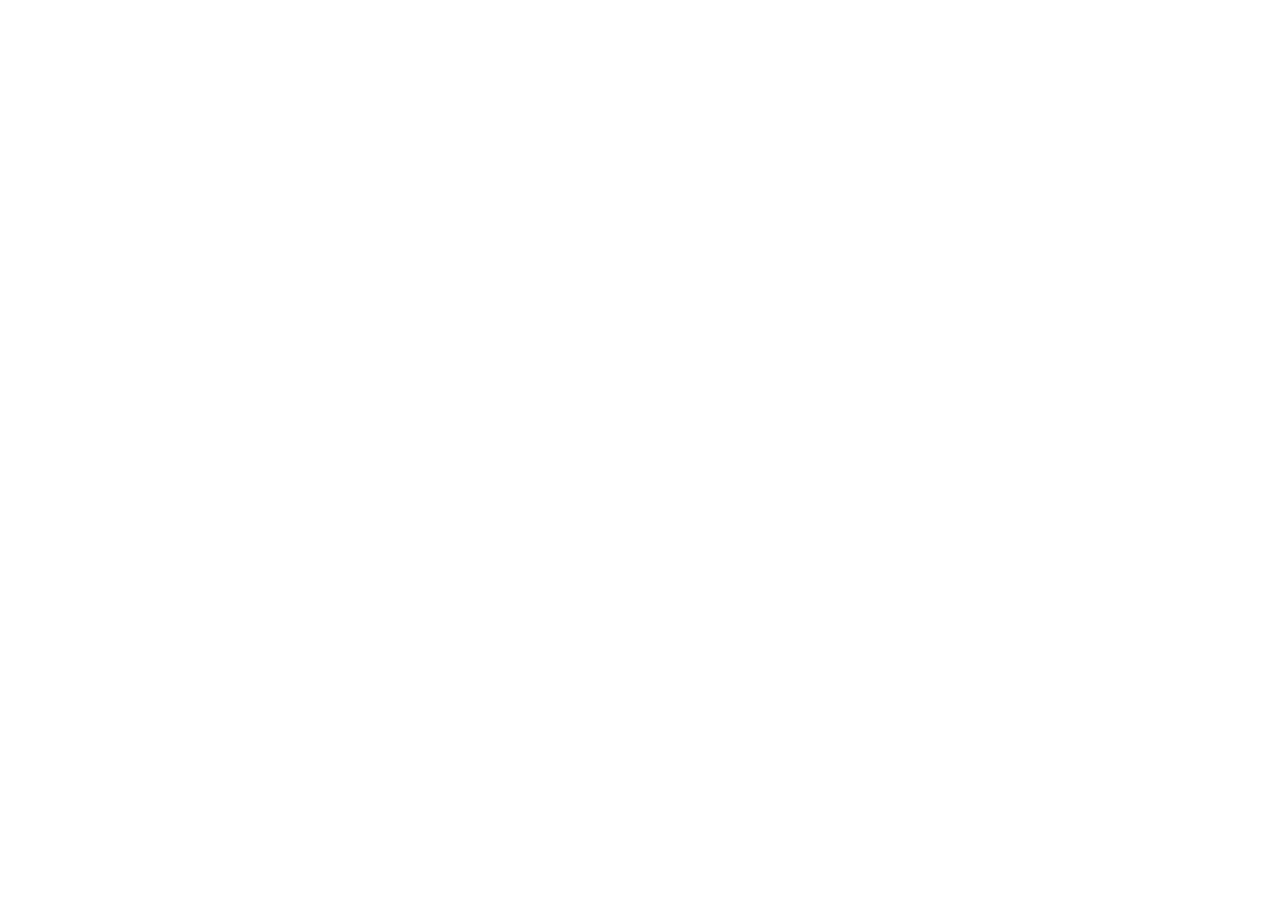
==== index.html @ 465435da "Add index.html" ====
<!doctype html>
<html lang="fr">
  <head>
    <meta charset="UTF-8" />
    <link rel="icon" type="image/svg+xml" href="/favicon.svg" />
    <meta name="viewport" content="width=device-width, initial-scale=1.0" />
    <meta name="theme-color" content="#0D0D0D" />
    <title>Chamsi Legal — Cabinet d'Avocats à Dubaï | Interpol, Droit Pénal, Affaires</title>
    <meta name="description" content="chamsi-legal.com — Cabinet d'avocats international à Dubaï. Défense pénale, dossiers Interpol, notices rouges, droit des affaires, immobilier. Maître Chamsi, Maître Haddad, Maître Al Flassi. +971 58 952 5296" />
    <link rel="preconnect" href="https://fonts.googleapis.com" />
    <link rel="preconnect" href="https://fonts.gstatic.com" crossorigin />
    <link href="https://fonts.googleapis.com/css2?family=Cormorant+Garamond:ital,wght@0,400;0,500;0,600;0,700;1,400&family=Inter:wght@300;400;500;600;700&family=Noto+Kufi+Arabic:wght@400;500;600;700&display=swap" rel="stylesheet" />
    <script type="module" crossorigin src="/assets/index-CWtDwQMg.js"></script>
    <link rel="stylesheet" crossorigin href="/assets/index-BiTrMx4O.css">
  </head>
  <body>
    <div id="root"></div>
  </body>
</html>
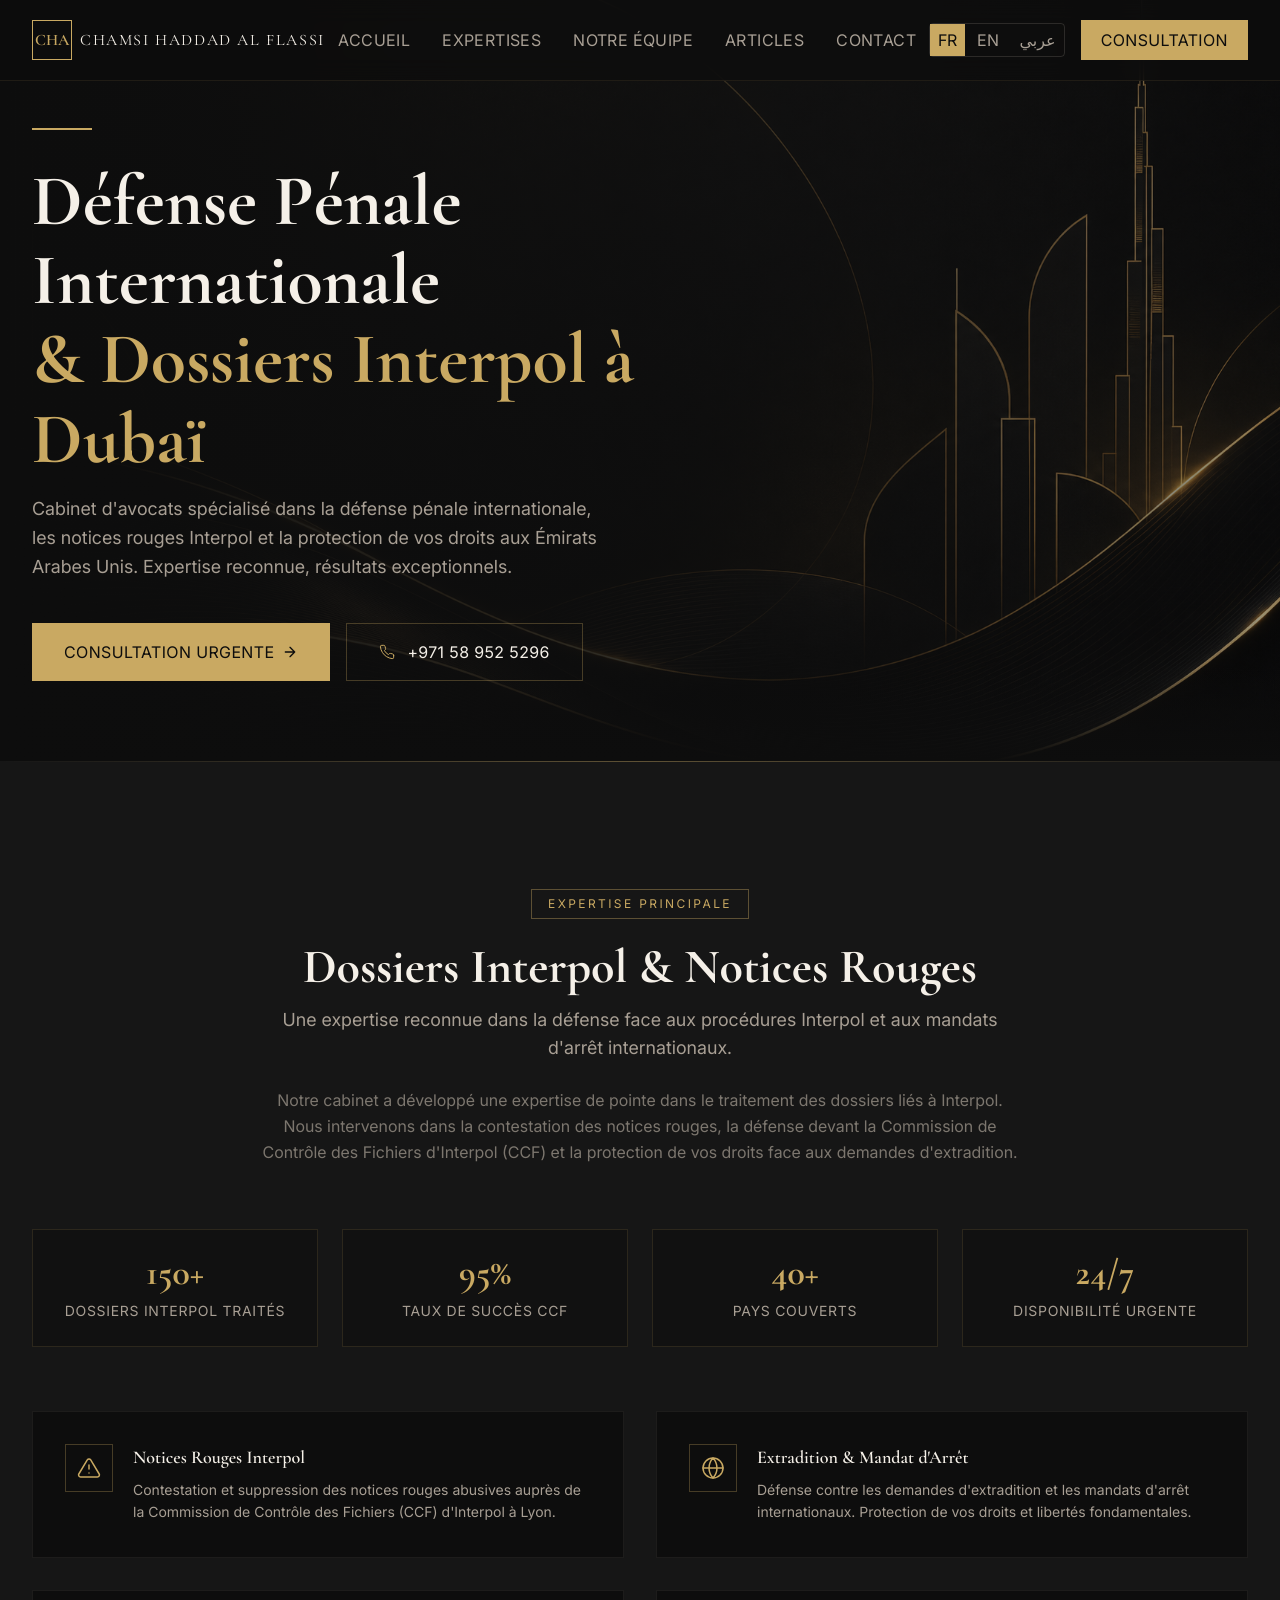
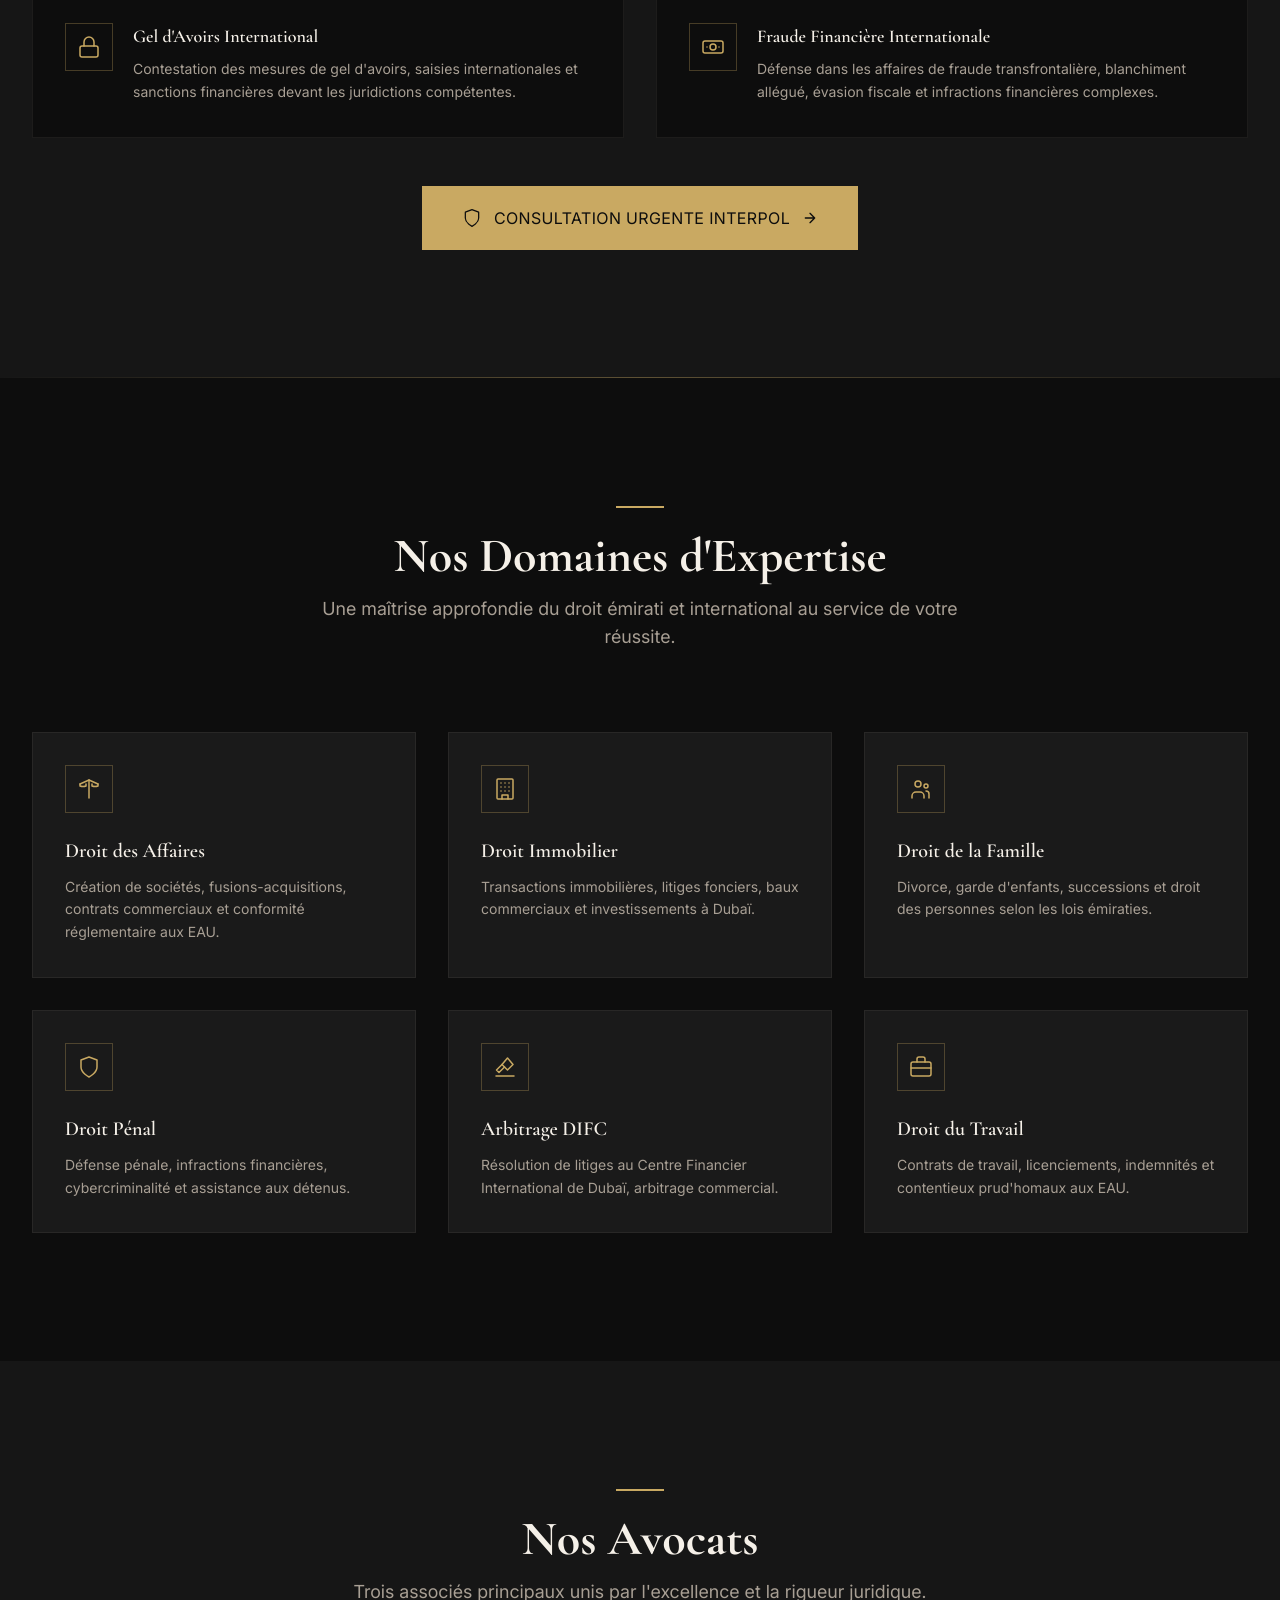
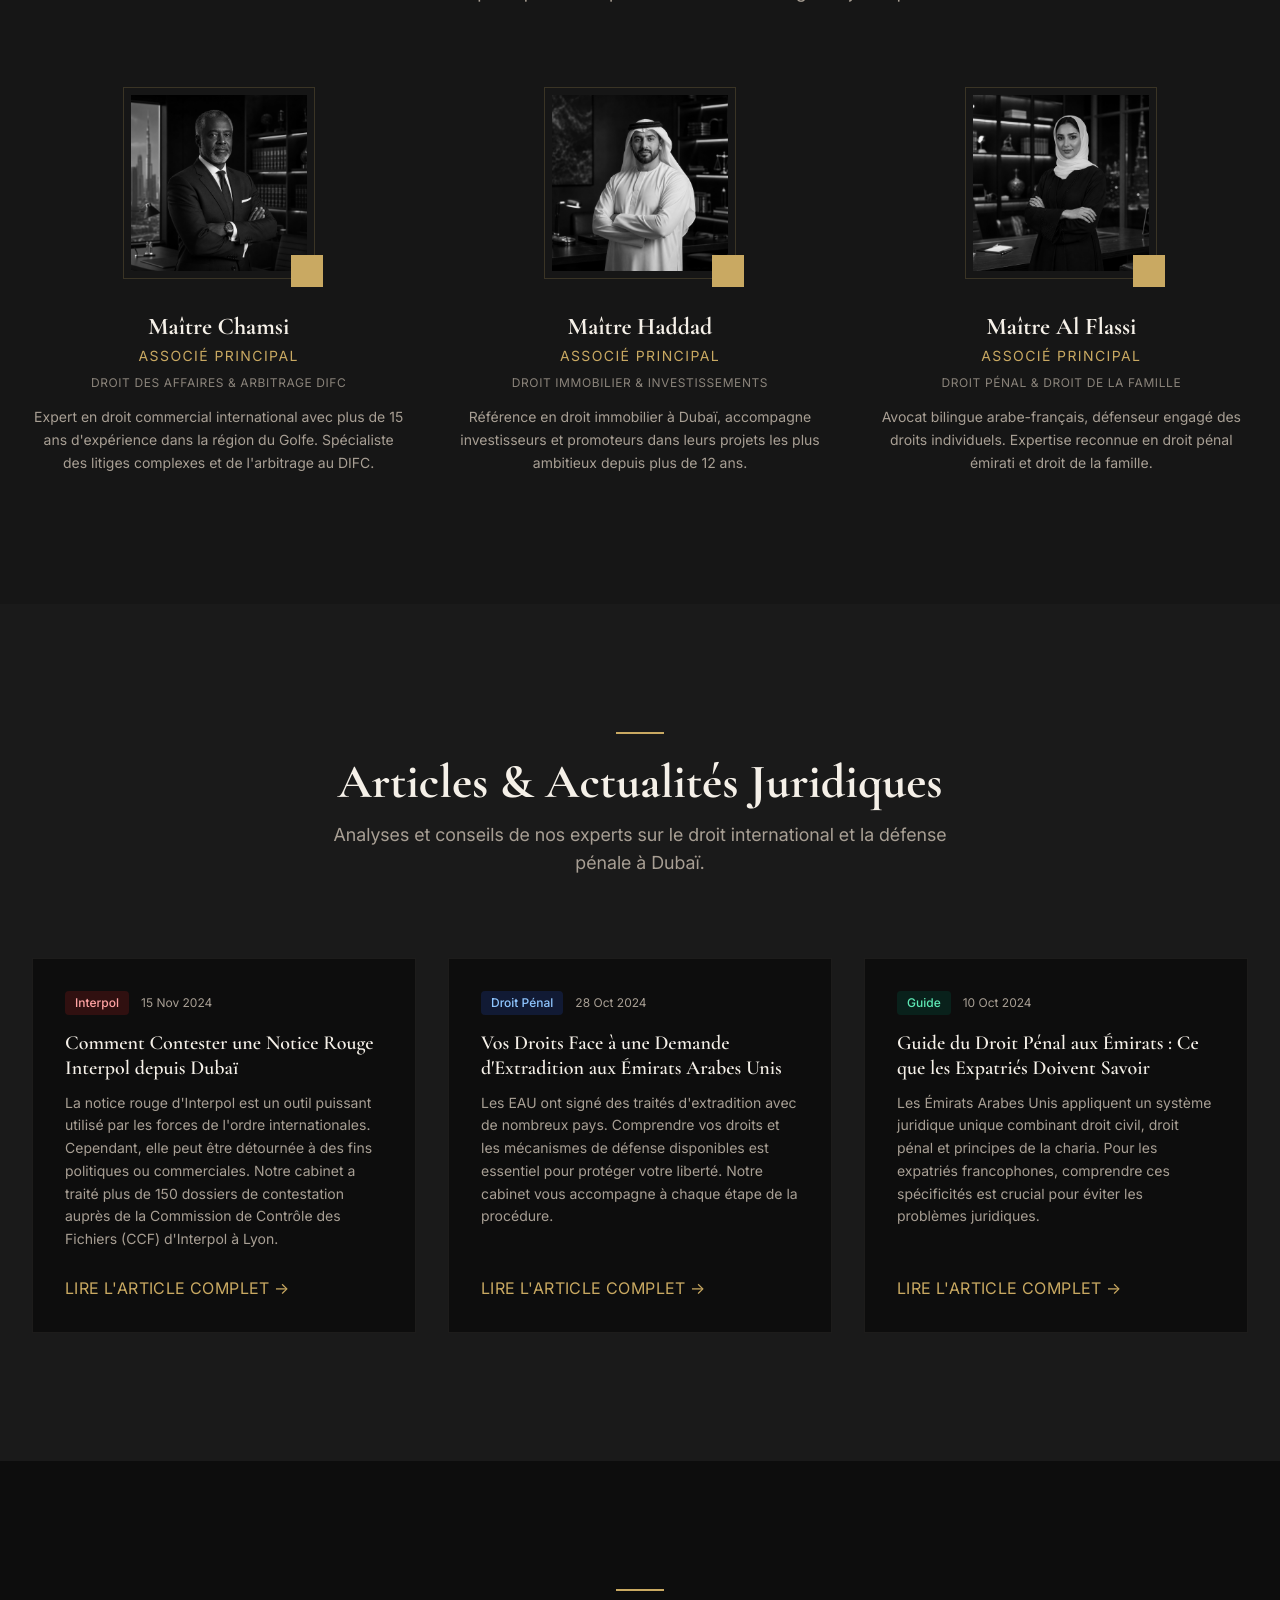
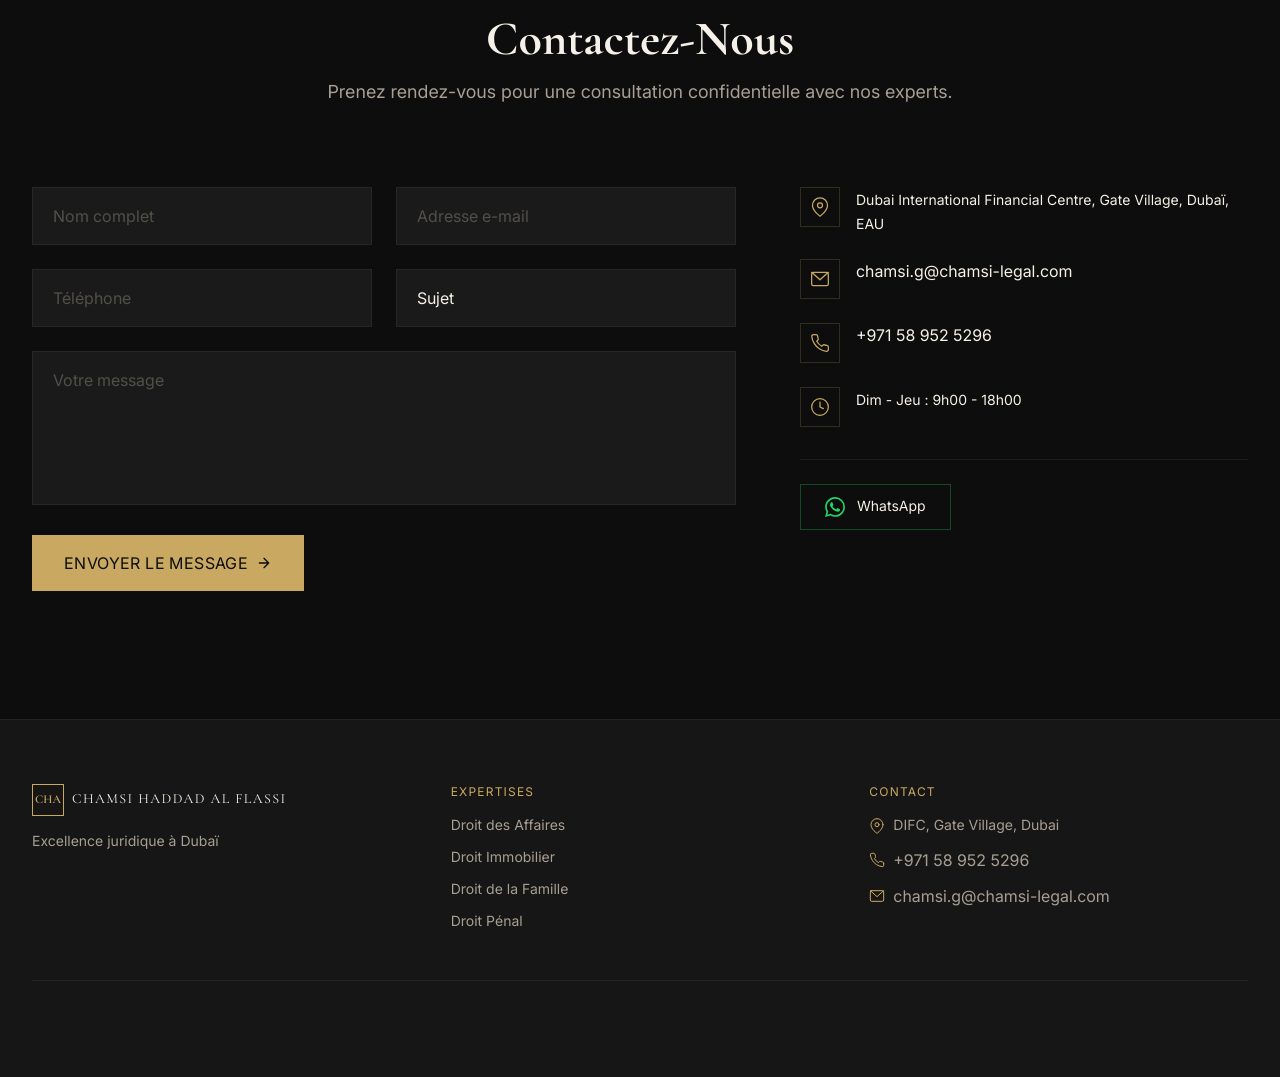
==== commit c545c22a: "Deploy: update index.html" ====
--- a/index.html
+++ b/index.html
@@ -5,13 +5,118 @@
     <link rel="icon" type="image/svg+xml" href="/favicon.svg" />
     <meta name="viewport" content="width=device-width, initial-scale=1.0" />
     <meta name="theme-color" content="#0D0D0D" />
+
+    <!-- SEO Primary -->
     <title>Chamsi Legal — Cabinet d'Avocats à Dubaï | Interpol, Droit Pénal, Affaires</title>
-    <meta name="description" content="chamsi-legal.com — Cabinet d'avocats international à Dubaï. Défense pénale, dossiers Interpol, notices rouges, droit des affaires, immobilier. Maître Chamsi, Maître Haddad, Maître Al Flassi. +971 58 952 5296" />
+    <meta name="description" content="Cabinet d'avocats international à Dubaï. Défense pénale, dossiers Interpol, notices rouges, extradition, droit des affaires, immobilier. Maître Chamsi, Maître Haddad, Maître Al Flassi. +971 58 952 5296" />
+    <meta name="keywords" content="avocat dubai, lawyer dubai, interpol red notice, notice rouge interpol, avocat penal dubai, criminal lawyer dubai, محامي دبي, extradition UAE, DIFC arbitration, cabinet avocat dubai, chamsi legal, law firm dubai, avocat francophone dubai, محامي جنائي دبي" />
+    <meta name="author" content="Chamsi, Haddad & Al Flassi - chamsi-legal.com" />
+    <link rel="canonical" href="https://chamsi-legal.com/" />
+
+    <!-- Hreflang pour multilinguisme -->
+    <link rel="alternate" hreflang="fr" href="https://chamsi-legal.com/" />
+    <link rel="alternate" hreflang="en" href="https://chamsi-legal.com/" />
+    <link rel="alternate" hreflang="ar" href="https://chamsi-legal.com/" />
+    <link rel="alternate" hreflang="x-default" href="https://chamsi-legal.com/" />
+
+    <!-- Open Graph (Facebook, LinkedIn, WhatsApp) -->
+    <meta property="og:type" content="website" />
+    <meta property="og:site_name" content="Chamsi Legal" />
+    <meta property="og:title" content="Chamsi Legal — Cabinet d'Avocats à Dubaï | Interpol & Droit Pénal" />
+    <meta property="og:description" content="Cabinet d'avocats international à Dubaï. Spécialistes Interpol, notices rouges, défense pénale, droit des affaires. Maître Chamsi, Maître Haddad, Maître Al Flassi." />
+    <meta property="og:url" content="https://chamsi-legal.com/" />
+    <meta property="og:image" content="https://chamsi-legal.com/hero-background.png" />
+    <meta property="og:image:width" content="1792" />
+    <meta property="og:image:height" content="1024" />
+    <meta property="og:locale" content="fr_FR" />
+    <meta property="og:locale:alternate" content="en_US" />
+    <meta property="og:locale:alternate" content="ar_AE" />
+
+    <!-- Twitter Card -->
+    <meta name="twitter:card" content="summary_large_image" />
+    <meta name="twitter:title" content="Chamsi Legal — Cabinet d'Avocats à Dubaï" />
+    <meta name="twitter:description" content="Défense pénale internationale, dossiers Interpol, notices rouges. Cabinet d'avocats d'élite à Dubaï." />
+    <meta name="twitter:image" content="https://chamsi-legal.com/hero-background.png" />
+
+    <!-- Geo targeting -->
+    <meta name="geo.region" content="AE-DU" />
+    <meta name="geo.placename" content="Dubai" />
+    <meta name="geo.position" content="25.2048;55.2708" />
+    <meta name="ICBM" content="25.2048, 55.2708" />
+
+    <!-- JSON-LD Structured Data -->
+    <script type="application/ld+json">
+    {
+      "@context": "https://schema.org",
+      "@type": "LegalService",
+      "name": "Chamsi, Haddad & Al Flassi - Chamsi Legal",
+      "url": "https://chamsi-legal.com",
+      "logo": "https://chamsi-legal.com/favicon.svg",
+      "image": "https://chamsi-legal.com/hero-background.png",
+      "description": "Cabinet d'avocats international à Dubaï spécialisé en défense pénale, dossiers Interpol, notices rouges, droit des affaires, immobilier et arbitrage DIFC.",
+      "telephone": "+971589525296",
+      "email": "chamsi.g@chamsi-legal.com",
+      "address": {
+        "@type": "PostalAddress",
+        "streetAddress": "Gate Village, DIFC",
+        "addressLocality": "Dubai",
+        "addressCountry": "AE"
+      },
+      "geo": {
+        "@type": "GeoCoordinates",
+        "latitude": "25.2048",
+        "longitude": "55.2708"
+      },
+      "openingHours": "Su-Th 09:00-18:00",
+      "priceRange": "$$$",
+      "areaServed": [
+        { "@type": "Country", "name": "United Arab Emirates" },
+        { "@type": "City", "name": "Dubai" }
+      ],
+      "knowsLanguage": ["fr", "en", "ar"],
+      "hasOfferCatalog": {
+        "@type": "OfferCatalog",
+        "name": "Legal Services",
+        "itemListElement": [
+          { "@type": "Offer", "itemOffered": { "@type": "Service", "name": "Interpol Red Notice Defense" } },
+          { "@type": "Offer", "itemOffered": { "@type": "Service", "name": "Criminal Defense" } },
+          { "@type": "Offer", "itemOffered": { "@type": "Service", "name": "Corporate Law" } },
+          { "@type": "Offer", "itemOffered": { "@type": "Service", "name": "Real Estate Law" } },
+          { "@type": "Offer", "itemOffered": { "@type": "Service", "name": "Family Law" } },
+          { "@type": "Offer", "itemOffered": { "@type": "Service", "name": "DIFC Arbitration" } },
+          { "@type": "Offer", "itemOffered": { "@type": "Service", "name": "Employment Law" } }
+        ]
+      },
+      "employee": [
+        {
+          "@type": "Person",
+          "name": "Maître Chamsi",
+          "jobTitle": "Senior Partner",
+          "description": "Expert in international commercial law, DIFC arbitration. 15+ years experience."
+        },
+        {
+          "@type": "Person",
+          "name": "Maître Haddad",
+          "jobTitle": "Senior Partner",
+          "description": "Leading authority in Dubai real estate law and investments. 12+ years experience."
+        },
+        {
+          "@type": "Person",
+          "name": "Maître Al Flassi",
+          "jobTitle": "Senior Partner",
+          "description": "Bilingual Arabic-French attorney. Criminal law and family law specialist."
+        }
+      ],
+      "sameAs": []
+    }
+    </script>
+
+    <!-- Fonts -->
     <link rel="preconnect" href="https://fonts.googleapis.com" />
     <link rel="preconnect" href="https://fonts.gstatic.com" crossorigin />
     <link href="https://fonts.googleapis.com/css2?family=Cormorant+Garamond:ital,wght@0,400;0,500;0,600;0,700;1,400&family=Inter:wght@300;400;500;600;700&family=Noto+Kufi+Arabic:wght@400;500;600;700&display=swap" rel="stylesheet" />
-    <script type="module" crossorigin src="/assets/index-CWtDwQMg.js"></script>
-    <link rel="stylesheet" crossorigin href="/assets/index-BiTrMx4O.css">
+    <script type="module" crossorigin src="/assets/index-4RxeIect.js"></script>
+    <link rel="stylesheet" crossorigin href="/assets/index-CylMOUpc.css">
   </head>
   <body>
     <div id="root"></div>
--- a/assets/index-CylMOUpc.css
+++ b/assets/index-CylMOUpc.css
@@ -0,0 +1,2 @@
+/*! tailwindcss v4.3.0 | MIT License | https://tailwindcss.com */
+@layer properties{@supports (((-webkit-hyphens:none)) and (not (margin-trim:inline))) or ((-moz-orient:inline) and (not (color:rgb(from red r g b)))){*,:before,:after,::backdrop{--tw-rotate-x:initial;--tw-rotate-y:initial;--tw-rotate-z:initial;--tw-skew-x:initial;--tw-skew-y:initial;--tw-space-y-reverse:0;--tw-border-style:solid;--tw-gradient-position:initial;--tw-gradient-from:#0000;--tw-gradient-via:#0000;--tw-gradient-to:#0000;--tw-gradient-stops:initial;--tw-gradient-via-stops:initial;--tw-gradient-from-position:0%;--tw-gradient-via-position:50%;--tw-gradient-to-position:100%;--tw-leading:initial;--tw-font-weight:initial;--tw-tracking:initial;--tw-blur:initial;--tw-brightness:initial;--tw-contrast:initial;--tw-grayscale:initial;--tw-hue-rotate:initial;--tw-invert:initial;--tw-opacity:initial;--tw-saturate:initial;--tw-sepia:initial;--tw-drop-shadow:initial;--tw-drop-shadow-color:initial;--tw-drop-shadow-alpha:100%;--tw-drop-shadow-size:initial;--tw-backdrop-blur:initial;--tw-backdrop-brightness:initial;--tw-backdrop-contrast:initial;--tw-backdrop-grayscale:initial;--tw-backdrop-hue-rotate:initial;--tw-backdrop-invert:initial;--tw-backdrop-opacity:initial;--tw-backdrop-saturate:initial;--tw-backdrop-sepia:initial;--tw-duration:initial;--tw-translate-x:0;--tw-translate-y:0;--tw-translate-z:0}}}@layer theme{:root,:host{--font-sans:ui-sans-serif, system-ui, sans-serif, "Apple Color Emoji", "Segoe UI Emoji", "Segoe UI Symbol", "Noto Color Emoji";--font-mono:ui-monospace, SFMono-Regular, Menlo, Monaco, Consolas, "Liberation Mono", "Courier New", monospace;--color-red-300:oklch(80.8% .114 19.571);--color-red-900:oklch(39.6% .141 25.723);--color-emerald-300:oklch(84.5% .143 164.978);--color-emerald-900:oklch(37.8% .077 168.94);--color-blue-300:oklch(80.9% .105 251.813);--color-blue-900:oklch(37.9% .146 265.522);--color-black:#000;--spacing:.25rem;--container-sm:24rem;--container-xl:36rem;--container-2xl:42rem;--container-3xl:48rem;--container-7xl:80rem;--text-xs:.75rem;--text-xs--line-height:calc(1 / .75);--text-sm:.875rem;--text-sm--line-height:calc(1.25 / .875);--text-base:1rem;--text-base--line-height:calc(1.5 / 1);--text-lg:1.125rem;--text-lg--line-height:calc(1.75 / 1.125);--text-xl:1.25rem;--text-xl--line-height:calc(1.75 / 1.25);--text-2xl:1.5rem;--text-2xl--line-height:calc(2 / 1.5);--text-3xl:1.875rem;--text-3xl--line-height:calc(2.25 / 1.875);--text-4xl:2.25rem;--text-4xl--line-height:calc(2.5 / 2.25);--text-5xl:3rem;--text-5xl--line-height:1;--text-6xl:3.75rem;--text-6xl--line-height:1;--text-7xl:4.5rem;--text-7xl--line-height:1;--font-weight-medium:500;--font-weight-semibold:600;--font-weight-bold:700;--tracking-normal:0em;--tracking-wide:.025em;--tracking-wider:.05em;--tracking-widest:.1em;--leading-tight:1.25;--leading-relaxed:1.625;--radius-sm:.25rem;--blur-sm:8px;--blur-md:12px;--default-transition-duration:.15s;--default-transition-timing-function:cubic-bezier(.4, 0, .2, 1);--default-font-family:var(--font-sans);--default-mono-font-family:var(--font-mono);--font-display:"Cormorant Garamond", serif;--font-body:"Inter", system-ui, sans-serif;--font-arabic:"Noto Kufi Arabic", sans-serif;--color-bg:#0d0d0d;--color-bg-elevated:#161616;--color-bg-card:#1a1a1a;--color-fg:#f5f0e8;--color-fg-muted:#a89f94;--color-accent:#c9a962;--color-accent-hover:#dfc07a}}@layer base{*,:after,:before,::backdrop{box-sizing:border-box;border:0 solid;margin:0;padding:0}::file-selector-button{box-sizing:border-box;border:0 solid;margin:0;padding:0}html,:host{-webkit-text-size-adjust:100%;tab-size:4;line-height:1.5;font-family:var(--default-font-family,ui-sans-serif, system-ui, sans-serif, "Apple Color Emoji", "Segoe UI Emoji", "Segoe UI Symbol", "Noto Color Emoji");font-feature-settings:var(--default-font-feature-settings,normal);font-variation-settings:var(--default-font-variation-settings,normal);-webkit-tap-highlight-color:transparent}hr{height:0;color:inherit;border-top-width:1px}abbr:where([title]){-webkit-text-decoration:underline dotted;text-decoration:underline dotted}h1,h2,h3,h4,h5,h6{font-size:inherit;font-weight:inherit}a{color:inherit;-webkit-text-decoration:inherit;-webkit-text-decoration:inherit;-webkit-text-decoration:inherit;-webkit-text-decoration:inherit;text-decoration:inherit}b,strong{font-weight:bolder}code,kbd,samp,pre{font-family:var(--default-mono-font-family,ui-monospace, SFMono-Regular, Menlo, Monaco, Consolas, "Liberation Mono", "Courier New", monospace);font-feature-settings:var(--default-mono-font-feature-settings,normal);font-variation-settings:var(--default-mono-font-variation-settings,normal);font-size:1em}small{font-size:80%}sub,sup{vertical-align:baseline;font-size:75%;line-height:0;position:relative}sub{bottom:-.25em}sup{top:-.5em}table{text-indent:0;border-color:inherit;border-collapse:collapse}:-moz-focusring{outline:auto}progress{vertical-align:baseline}summary{display:list-item}ol,ul,menu{list-style:none}img,svg,video,canvas,audio,iframe,embed,object{vertical-align:middle;display:block}img,video{max-width:100%;height:auto}button,input,select,optgroup,textarea{font:inherit;font-feature-settings:inherit;font-variation-settings:inherit;letter-spacing:inherit;color:inherit;opacity:1;background-color:#0000;border-radius:0}::file-selector-button{font:inherit;font-feature-settings:inherit;font-variation-settings:inherit;letter-spacing:inherit;color:inherit;opacity:1;background-color:#0000;border-radius:0}:where(select:is([multiple],[size])) optgroup{font-weight:bolder}:where(select:is([multiple],[size])) optgroup option{padding-inline-start:20px}::file-selector-button{margin-inline-end:4px}::placeholder{opacity:1}@supports (not ((-webkit-appearance:-apple-pay-button))) or (contain-intrinsic-size:1px){::placeholder{color:currentColor}@supports (color:color-mix(in lab, red, red)){::placeholder{color:color-mix(in oklab, currentcolor 50%, transparent)}}}textarea{resize:vertical}::-webkit-search-decoration{-webkit-appearance:none}::-webkit-date-and-time-value{min-height:1lh;text-align:inherit}::-webkit-datetime-edit{display:inline-flex}::-webkit-datetime-edit-fields-wrapper{padding:0}::-webkit-datetime-edit{padding-block:0}::-webkit-datetime-edit-year-field{padding-block:0}::-webkit-datetime-edit-month-field{padding-block:0}::-webkit-datetime-edit-day-field{padding-block:0}::-webkit-datetime-edit-hour-field{padding-block:0}::-webkit-datetime-edit-minute-field{padding-block:0}::-webkit-datetime-edit-second-field{padding-block:0}::-webkit-datetime-edit-millisecond-field{padding-block:0}::-webkit-datetime-edit-meridiem-field{padding-block:0}::-webkit-calendar-picker-indicator{line-height:1}:-moz-ui-invalid{box-shadow:none}button,input:where([type=button],[type=reset],[type=submit]){appearance:button}::file-selector-button{appearance:button}::-webkit-inner-spin-button{height:auto}::-webkit-outer-spin-button{height:auto}[hidden]:where(:not([hidden=until-found])){display:none!important}}@layer components;@layer utilities{.visible{visibility:visible}.absolute{position:absolute}.fixed{position:fixed}.relative{position:relative}.static{position:static}.sticky{position:sticky}.inset-0{inset:calc(var(--spacing) * 0)}.inset-2{inset:calc(var(--spacing) * 2)}.top-0{top:calc(var(--spacing) * 0)}.-right-2{right:calc(var(--spacing) * -2)}.right-0{right:calc(var(--spacing) * 0)}.-bottom-2{bottom:calc(var(--spacing) * -2)}.bottom-0{bottom:calc(var(--spacing) * 0)}.left-0{left:calc(var(--spacing) * 0)}.z-10{z-index:10}.z-50{z-index:50}.z-\[100\]{z-index:100}.mx-auto{margin-inline:auto}.mt-1{margin-top:calc(var(--spacing) * 1)}.mt-2{margin-top:calc(var(--spacing) * 2)}.mt-8{margin-top:calc(var(--spacing) * 8)}.mb-1{margin-bottom:calc(var(--spacing) * 1)}.mb-2{margin-bottom:calc(var(--spacing) * 2)}.mb-3{margin-bottom:calc(var(--spacing) * 3)}.mb-4{margin-bottom:calc(var(--spacing) * 4)}.mb-6{margin-bottom:calc(var(--spacing) * 6)}.mb-8{margin-bottom:calc(var(--spacing) * 8)}.mb-10{margin-bottom:calc(var(--spacing) * 10)}.mb-12{margin-bottom:calc(var(--spacing) * 12)}.mb-16{margin-bottom:calc(var(--spacing) * 16)}.flex{display:flex}.grid{display:grid}.hidden{display:none}.inline-block{display:inline-block}.inline-flex{display:inline-flex}.h-4{height:calc(var(--spacing) * 4)}.h-5{height:calc(var(--spacing) * 5)}.h-6{height:calc(var(--spacing) * 6)}.h-8{height:calc(var(--spacing) * 8)}.h-10{height:calc(var(--spacing) * 10)}.h-12{height:calc(var(--spacing) * 12)}.h-16{height:calc(var(--spacing) * 16)}.h-24{height:calc(var(--spacing) * 24)}.h-48{height:calc(var(--spacing) * 48)}.h-\[1px\]{height:1px}.h-\[2px\]{height:2px}.h-full{height:100%}.max-h-\[85vh\]{max-height:85vh}.min-h-\[680px\]{min-height:680px}.min-h-screen{min-height:100vh}.w-4{width:calc(var(--spacing) * 4)}.w-5{width:calc(var(--spacing) * 5)}.w-6{width:calc(var(--spacing) * 6)}.w-8{width:calc(var(--spacing) * 8)}.w-10{width:calc(var(--spacing) * 10)}.w-12{width:calc(var(--spacing) * 12)}.w-48{width:calc(var(--spacing) * 48)}.w-full{width:100%}.max-w-2xl{max-width:var(--container-2xl)}.max-w-3xl{max-width:var(--container-3xl)}.max-w-7xl{max-width:var(--container-7xl)}.max-w-sm{max-width:var(--container-sm)}.max-w-xl{max-width:var(--container-xl)}.flex-1{flex:1}.flex-shrink-0{flex-shrink:0}.transform{transform:var(--tw-rotate-x,) var(--tw-rotate-y,) var(--tw-rotate-z,) var(--tw-skew-x,) var(--tw-skew-y,)}.resize{resize:both}.resize-none{resize:none}.appearance-none{appearance:none}.grid-cols-1{grid-template-columns:repeat(1,minmax(0,1fr))}.grid-cols-2{grid-template-columns:repeat(2,minmax(0,1fr))}.flex-col{flex-direction:column}.items-center{align-items:center}.items-start{align-items:flex-start}.justify-between{justify-content:space-between}.justify-center{justify-content:center}.gap-1{gap:calc(var(--spacing) * 1)}.gap-2{gap:calc(var(--spacing) * 2)}.gap-3{gap:calc(var(--spacing) * 3)}.gap-4{gap:calc(var(--spacing) * 4)}.gap-5{gap:calc(var(--spacing) * 5)}.gap-6{gap:calc(var(--spacing) * 6)}.gap-8{gap:calc(var(--spacing) * 8)}.gap-10{gap:calc(var(--spacing) * 10)}.gap-12{gap:calc(var(--spacing) * 12)}:where(.space-y-3>:not(:last-child)){--tw-space-y-reverse:0;margin-block-start:calc(calc(var(--spacing) * 3) * var(--tw-space-y-reverse));margin-block-end:calc(calc(var(--spacing) * 3) * calc(1 - var(--tw-space-y-reverse)))}:where(.space-y-5>:not(:last-child)){--tw-space-y-reverse:0;margin-block-start:calc(calc(var(--spacing) * 5) * var(--tw-space-y-reverse));margin-block-end:calc(calc(var(--spacing) * 5) * calc(1 - var(--tw-space-y-reverse)))}:where(.space-y-6>:not(:last-child)){--tw-space-y-reverse:0;margin-block-start:calc(calc(var(--spacing) * 6) * var(--tw-space-y-reverse));margin-block-end:calc(calc(var(--spacing) * 6) * calc(1 - var(--tw-space-y-reverse)))}.self-start{align-self:flex-start}.overflow-hidden{overflow:hidden}.overflow-y-auto{overflow-y:auto}.rounded{border-radius:.25rem}.rounded-sm{border-radius:var(--radius-sm)}.border{border-style:var(--tw-border-style);border-width:1px}.border-t{border-top-style:var(--tw-border-style);border-top-width:1px}.border-b{border-bottom-style:var(--tw-border-style);border-bottom-width:1px}.border-\[\#25D366\]\/30{border-color:oklab(76.0953% -.174012 .10152/.3)}.border-accent{border-color:var(--color-accent)}.border-accent\/10{border-color:#c9a9621a}@supports (color:color-mix(in lab, red, red)){.border-accent\/10{border-color:color-mix(in oklab, var(--color-accent) 10%, transparent)}}.border-accent\/15{border-color:#c9a96226}@supports (color:color-mix(in lab, red, red)){.border-accent\/15{border-color:color-mix(in oklab, var(--color-accent) 15%, transparent)}}.border-accent\/20{border-color:#c9a96233}@supports (color:color-mix(in lab, red, red)){.border-accent\/20{border-color:color-mix(in oklab, var(--color-accent) 20%, transparent)}}.border-accent\/30{border-color:#c9a9624d}@supports (color:color-mix(in lab, red, red)){.border-accent\/30{border-color:color-mix(in oklab, var(--color-accent) 30%, transparent)}}.border-accent\/40{border-color:#c9a96266}@supports (color:color-mix(in lab, red, red)){.border-accent\/40{border-color:color-mix(in oklab, var(--color-accent) 40%, transparent)}}.border-fg-muted\/10{border-color:#a89f941a}@supports (color:color-mix(in lab, red, red)){.border-fg-muted\/10{border-color:color-mix(in oklab, var(--color-fg-muted) 10%, transparent)}}.border-fg-muted\/20{border-color:#a89f9433}@supports (color:color-mix(in lab, red, red)){.border-fg-muted\/20{border-color:color-mix(in oklab, var(--color-fg-muted) 20%, transparent)}}.bg-accent{background-color:var(--color-accent)}.bg-bg{background-color:var(--color-bg)}.bg-bg-card{background-color:var(--color-bg-card)}.bg-bg-elevated{background-color:var(--color-bg-elevated)}.bg-bg\/50{background-color:#0d0d0d80}@supports (color:color-mix(in lab, red, red)){.bg-bg\/50{background-color:color-mix(in oklab, var(--color-bg) 50%, transparent)}}.bg-bg\/80{background-color:#0d0d0dcc}@supports (color:color-mix(in lab, red, red)){.bg-bg\/80{background-color:color-mix(in oklab, var(--color-bg) 80%, transparent)}}.bg-bg\/95{background-color:#0d0d0df2}@supports (color:color-mix(in lab, red, red)){.bg-bg\/95{background-color:color-mix(in oklab, var(--color-bg) 95%, transparent)}}.bg-black\/70{background-color:#000000b3}@supports (color:color-mix(in lab, red, red)){.bg-black\/70{background-color:color-mix(in oklab, var(--color-black) 70%, transparent)}}.bg-blue-900\/30{background-color:#1c398e4d}@supports (color:color-mix(in lab, red, red)){.bg-blue-900\/30{background-color:color-mix(in oklab, var(--color-blue-900) 30%, transparent)}}.bg-emerald-900\/30{background-color:#004e3b4d}@supports (color:color-mix(in lab, red, red)){.bg-emerald-900\/30{background-color:color-mix(in oklab, var(--color-emerald-900) 30%, transparent)}}.bg-red-900\/30{background-color:#82181a4d}@supports (color:color-mix(in lab, red, red)){.bg-red-900\/30{background-color:color-mix(in oklab, var(--color-red-900) 30%, transparent)}}.bg-gradient-to-r{--tw-gradient-position:to right in oklab;background-image:linear-gradient(var(--tw-gradient-stops))}.bg-gradient-to-t{--tw-gradient-position:to top in oklab;background-image:linear-gradient(var(--tw-gradient-stops))}.from-bg{--tw-gradient-from:var(--color-bg);--tw-gradient-stops:var(--tw-gradient-via-stops,var(--tw-gradient-position), var(--tw-gradient-from) var(--tw-gradient-from-position), var(--tw-gradient-to) var(--tw-gradient-to-position))}.from-transparent{--tw-gradient-from:transparent;--tw-gradient-stops:var(--tw-gradient-via-stops,var(--tw-gradient-position), var(--tw-gradient-from) var(--tw-gradient-from-position), var(--tw-gradient-to) var(--tw-gradient-to-position))}.via-accent\/40{--tw-gradient-via:#c9a96266}@supports (color:color-mix(in lab, red, red)){.via-accent\/40{--tw-gradient-via:color-mix(in oklab, var(--color-accent) 40%, transparent)}}.via-accent\/40{--tw-gradient-via-stops:var(--tw-gradient-position), var(--tw-gradient-from) var(--tw-gradient-from-position), var(--tw-gradient-via) var(--tw-gradient-via-position), var(--tw-gradient-to) var(--tw-gradient-to-position);--tw-gradient-stops:var(--tw-gradient-via-stops)}.via-bg\/85{--tw-gradient-via:#0d0d0dd9}@supports (color:color-mix(in lab, red, red)){.via-bg\/85{--tw-gradient-via:color-mix(in oklab, var(--color-bg) 85%, transparent)}}.via-bg\/85{--tw-gradient-via-stops:var(--tw-gradient-position), var(--tw-gradient-from) var(--tw-gradient-from-position), var(--tw-gradient-via) var(--tw-gradient-via-position), var(--tw-gradient-to) var(--tw-gradient-to-position);--tw-gradient-stops:var(--tw-gradient-via-stops)}.to-bg\/40{--tw-gradient-to:#0d0d0d66}@supports (color:color-mix(in lab, red, red)){.to-bg\/40{--tw-gradient-to:color-mix(in oklab, var(--color-bg) 40%, transparent)}}.to-bg\/40{--tw-gradient-stops:var(--tw-gradient-via-stops,var(--tw-gradient-position), var(--tw-gradient-from) var(--tw-gradient-from-position), var(--tw-gradient-to) var(--tw-gradient-to-position))}.to-transparent{--tw-gradient-to:transparent;--tw-gradient-stops:var(--tw-gradient-via-stops,var(--tw-gradient-position), var(--tw-gradient-from) var(--tw-gradient-from-position), var(--tw-gradient-to) var(--tw-gradient-to-position))}.object-cover{object-fit:cover}.object-top{object-position:top}.p-1{padding:calc(var(--spacing) * 1)}.p-4{padding:calc(var(--spacing) * 4)}.p-6{padding:calc(var(--spacing) * 6)}.p-8{padding:calc(var(--spacing) * 8)}.px-2{padding-inline:calc(var(--spacing) * 2)}.px-2\.5{padding-inline:calc(var(--spacing) * 2.5)}.px-4{padding-inline:calc(var(--spacing) * 4)}.px-5{padding-inline:calc(var(--spacing) * 5)}.px-6{padding-inline:calc(var(--spacing) * 6)}.px-8{padding-inline:calc(var(--spacing) * 8)}.px-10{padding-inline:calc(var(--spacing) * 10)}.py-1{padding-block:calc(var(--spacing) * 1)}.py-1\.5{padding-block:calc(var(--spacing) * 1.5)}.py-2{padding-block:calc(var(--spacing) * 2)}.py-3{padding-block:calc(var(--spacing) * 3)}.py-4{padding-block:calc(var(--spacing) * 4)}.py-5{padding-block:calc(var(--spacing) * 5)}.py-6{padding-block:calc(var(--spacing) * 6)}.py-8{padding-block:calc(var(--spacing) * 8)}.py-12{padding-block:calc(var(--spacing) * 12)}.py-20{padding-block:calc(var(--spacing) * 20)}.pt-6{padding-top:calc(var(--spacing) * 6)}.pt-8{padding-top:calc(var(--spacing) * 8)}.pt-24{padding-top:calc(var(--spacing) * 24)}.pb-8{padding-bottom:calc(var(--spacing) * 8)}.pb-16{padding-bottom:calc(var(--spacing) * 16)}.text-center{text-align:center}.text-start{text-align:start}.font-arabic{font-family:var(--font-arabic)}.font-display{font-family:var(--font-display)}.text-2xl{font-size:var(--text-2xl);line-height:var(--tw-leading,var(--text-2xl--line-height))}.text-3xl{font-size:var(--text-3xl);line-height:var(--tw-leading,var(--text-3xl--line-height))}.text-4xl{font-size:var(--text-4xl);line-height:var(--tw-leading,var(--text-4xl--line-height))}.text-base{font-size:var(--text-base);line-height:var(--tw-leading,var(--text-base--line-height))}.text-lg{font-size:var(--text-lg);line-height:var(--tw-leading,var(--text-lg--line-height))}.text-sm{font-size:var(--text-sm);line-height:var(--tw-leading,var(--text-sm--line-height))}.text-xl{font-size:var(--text-xl);line-height:var(--tw-leading,var(--text-xl--line-height))}.text-xs{font-size:var(--text-xs);line-height:var(--tw-leading,var(--text-xs--line-height))}.leading-\[1\.1\]{--tw-leading:1.1;line-height:1.1}.leading-none{--tw-leading:1;line-height:1}.leading-relaxed{--tw-leading:var(--leading-relaxed);line-height:var(--leading-relaxed)}.leading-tight{--tw-leading:var(--leading-tight);line-height:var(--leading-tight)}.font-bold{--tw-font-weight:var(--font-weight-bold);font-weight:var(--font-weight-bold)}.font-medium{--tw-font-weight:var(--font-weight-medium);font-weight:var(--font-weight-medium)}.font-semibold{--tw-font-weight:var(--font-weight-semibold);font-weight:var(--font-weight-semibold)}.tracking-\[0\.2em\]{--tw-tracking:.2em;letter-spacing:.2em}.tracking-normal{--tw-tracking:var(--tracking-normal);letter-spacing:var(--tracking-normal)}.tracking-wide{--tw-tracking:var(--tracking-wide);letter-spacing:var(--tracking-wide)}.tracking-wider{--tw-tracking:var(--tracking-wider);letter-spacing:var(--tracking-wider)}.tracking-widest{--tw-tracking:var(--tracking-widest);letter-spacing:var(--tracking-widest)}.text-\[\#25D366\]{color:#25d366}.text-accent{color:var(--color-accent)}.text-bg{color:var(--color-bg)}.text-blue-300{color:var(--color-blue-300)}.text-emerald-300{color:var(--color-emerald-300)}.text-fg{color:var(--color-fg)}.text-fg-muted{color:var(--color-fg-muted)}.text-fg-muted\/60{color:#a89f9499}@supports (color:color-mix(in lab, red, red)){.text-fg-muted\/60{color:color-mix(in oklab, var(--color-fg-muted) 60%, transparent)}}.text-fg-muted\/70{color:#a89f94b3}@supports (color:color-mix(in lab, red, red)){.text-fg-muted\/70{color:color-mix(in oklab, var(--color-fg-muted) 70%, transparent)}}.text-fg-muted\/80{color:#a89f94cc}@supports (color:color-mix(in lab, red, red)){.text-fg-muted\/80{color:color-mix(in oklab, var(--color-fg-muted) 80%, transparent)}}.text-red-300{color:var(--color-red-300)}.uppercase{text-transform:uppercase}.underline-offset-4{text-underline-offset:4px}.blur{--tw-blur:blur(8px);filter:var(--tw-blur,) var(--tw-brightness,) var(--tw-contrast,) var(--tw-grayscale,) var(--tw-hue-rotate,) var(--tw-invert,) var(--tw-saturate,) var(--tw-sepia,) var(--tw-drop-shadow,)}.grayscale{--tw-grayscale:grayscale(100%);filter:var(--tw-blur,) var(--tw-brightness,) var(--tw-contrast,) var(--tw-grayscale,) var(--tw-hue-rotate,) var(--tw-invert,) var(--tw-saturate,) var(--tw-sepia,) var(--tw-drop-shadow,)}.backdrop-blur-md{--tw-backdrop-blur:blur(var(--blur-md));-webkit-backdrop-filter:var(--tw-backdrop-blur,) var(--tw-backdrop-brightness,) var(--tw-backdrop-contrast,) var(--tw-backdrop-grayscale,) var(--tw-backdrop-hue-rotate,) var(--tw-backdrop-invert,) var(--tw-backdrop-opacity,) var(--tw-backdrop-saturate,) var(--tw-backdrop-sepia,);backdrop-filter:var(--tw-backdrop-blur,) var(--tw-backdrop-brightness,) var(--tw-backdrop-contrast,) var(--tw-backdrop-grayscale,) var(--tw-backdrop-hue-rotate,) var(--tw-backdrop-invert,) var(--tw-backdrop-opacity,) var(--tw-backdrop-saturate,) var(--tw-backdrop-sepia,)}.backdrop-blur-sm{--tw-backdrop-blur:blur(var(--blur-sm));-webkit-backdrop-filter:var(--tw-backdrop-blur,) var(--tw-backdrop-brightness,) var(--tw-backdrop-contrast,) var(--tw-backdrop-grayscale,) var(--tw-backdrop-hue-rotate,) var(--tw-backdrop-invert,) var(--tw-backdrop-opacity,) var(--tw-backdrop-saturate,) var(--tw-backdrop-sepia,);backdrop-filter:var(--tw-backdrop-blur,) var(--tw-backdrop-brightness,) var(--tw-backdrop-contrast,) var(--tw-backdrop-grayscale,) var(--tw-backdrop-hue-rotate,) var(--tw-backdrop-invert,) var(--tw-backdrop-opacity,) var(--tw-backdrop-saturate,) var(--tw-backdrop-sepia,)}.transition{transition-property:color,background-color,border-color,outline-color,text-decoration-color,fill,stroke,--tw-gradient-from,--tw-gradient-via,--tw-gradient-to,opacity,box-shadow,transform,translate,scale,rotate,filter,-webkit-backdrop-filter,backdrop-filter,display,content-visibility,overlay,pointer-events;transition-timing-function:var(--tw-ease,var(--default-transition-timing-function));transition-duration:var(--tw-duration,var(--default-transition-duration))}.transition-all{transition-property:all;transition-timing-function:var(--tw-ease,var(--default-transition-timing-function));transition-duration:var(--tw-duration,var(--default-transition-duration))}.transition-colors{transition-property:color,background-color,border-color,outline-color,text-decoration-color,fill,stroke,--tw-gradient-from,--tw-gradient-via,--tw-gradient-to;transition-timing-function:var(--tw-ease,var(--default-transition-timing-function));transition-duration:var(--tw-duration,var(--default-transition-duration))}.transition-transform{transition-property:transform,translate,scale,rotate;transition-timing-function:var(--tw-ease,var(--default-transition-timing-function));transition-duration:var(--tw-duration,var(--default-transition-duration))}.duration-200{--tw-duration:.2s;transition-duration:.2s}.duration-300{--tw-duration:.3s;transition-duration:.3s}.duration-500{--tw-duration:.5s;transition-duration:.5s}.duration-700{--tw-duration:.7s;transition-duration:.7s}@media (hover:hover){.group-hover\:translate-x-1:is(:where(.group):hover *){--tw-translate-x:calc(var(--spacing) * 1);translate:var(--tw-translate-x) var(--tw-translate-y)}.group-hover\:border-accent\/50:is(:where(.group):hover *){border-color:#c9a96280}@supports (color:color-mix(in lab, red, red)){.group-hover\:border-accent\/50:is(:where(.group):hover *){border-color:color-mix(in oklab, var(--color-accent) 50%, transparent)}}.group-hover\:bg-accent\/10:is(:where(.group):hover *){background-color:#c9a9621a}@supports (color:color-mix(in lab, red, red)){.group-hover\:bg-accent\/10:is(:where(.group):hover *){background-color:color-mix(in oklab, var(--color-accent) 10%, transparent)}}.group-hover\:grayscale-0:is(:where(.group):hover *){--tw-grayscale:grayscale(0%);filter:var(--tw-blur,) var(--tw-brightness,) var(--tw-contrast,) var(--tw-grayscale,) var(--tw-hue-rotate,) var(--tw-invert,) var(--tw-saturate,) var(--tw-sepia,) var(--tw-drop-shadow,)}}.placeholder\:text-fg-muted\/40::placeholder{color:#a89f9466}@supports (color:color-mix(in lab, red, red)){.placeholder\:text-fg-muted\/40::placeholder{color:color-mix(in oklab, var(--color-fg-muted) 40%, transparent)}}@media (hover:hover){.hover\:border-accent:hover{border-color:var(--color-accent)}.hover\:border-accent\/30:hover{border-color:#c9a9624d}@supports (color:color-mix(in lab, red, red)){.hover\:border-accent\/30:hover{border-color:color-mix(in oklab, var(--color-accent) 30%, transparent)}}.hover\:bg-\[\#25D366\]\/10:hover{background-color:oklab(76.0953% -.174012 .10152/.1)}.hover\:bg-accent-hover:hover{background-color:var(--color-accent-hover)}.hover\:text-accent:hover{color:var(--color-accent)}.hover\:text-fg:hover{color:var(--color-fg)}.hover\:underline:hover{text-decoration-line:underline}}.focus\:border-accent:focus{border-color:var(--color-accent)}.focus\:outline-none:focus{--tw-outline-style:none;outline-style:none}@media (width>=640px){.sm\:w-auto{width:auto}.sm\:grid-cols-2{grid-template-columns:repeat(2,minmax(0,1fr))}.sm\:flex-row{flex-direction:row}}@media (width>=768px){.md\:block{display:block}.md\:inline-flex{display:inline-flex}.md\:grid-cols-2{grid-template-columns:repeat(2,minmax(0,1fr))}.md\:grid-cols-3{grid-template-columns:repeat(3,minmax(0,1fr))}.md\:grid-cols-4{grid-template-columns:repeat(4,minmax(0,1fr))}.md\:px-8{padding-inline:calc(var(--spacing) * 8)}.md\:text-3xl{font-size:var(--text-3xl);line-height:var(--tw-leading,var(--text-3xl--line-height))}.md\:text-4xl{font-size:var(--text-4xl);line-height:var(--tw-leading,var(--text-4xl--line-height))}.md\:text-5xl{font-size:var(--text-5xl);line-height:var(--tw-leading,var(--text-5xl--line-height))}.md\:text-6xl{font-size:var(--text-6xl);line-height:var(--tw-leading,var(--text-6xl--line-height))}}@media (width>=1024px){.lg\:col-span-2{grid-column:span 2/span 2}.lg\:col-span-3{grid-column:span 3/span 3}.lg\:mb-20{margin-bottom:calc(var(--spacing) * 20)}.lg\:flex{display:flex}.lg\:hidden{display:none}.lg\:h-10{height:calc(var(--spacing) * 10)}.lg\:h-20{height:calc(var(--spacing) * 20)}.lg\:min-h-\[78vh\]{min-height:78vh}.lg\:w-10{width:calc(var(--spacing) * 10)}.lg\:grid-cols-3{grid-template-columns:repeat(3,minmax(0,1fr))}.lg\:grid-cols-5{grid-template-columns:repeat(5,minmax(0,1fr))}.lg\:gap-6{gap:calc(var(--spacing) * 6)}.lg\:gap-8{gap:calc(var(--spacing) * 8)}.lg\:gap-12{gap:calc(var(--spacing) * 12)}.lg\:gap-16{gap:calc(var(--spacing) * 16)}.lg\:px-8{padding-inline:calc(var(--spacing) * 8)}.lg\:py-16{padding-block:calc(var(--spacing) * 16)}.lg\:py-32{padding-block:calc(var(--spacing) * 32)}.lg\:pt-32{padding-top:calc(var(--spacing) * 32)}.lg\:pb-20{padding-bottom:calc(var(--spacing) * 20)}.lg\:text-4xl{font-size:var(--text-4xl);line-height:var(--tw-leading,var(--text-4xl--line-height))}.lg\:text-5xl{font-size:var(--text-5xl);line-height:var(--tw-leading,var(--text-5xl--line-height))}.lg\:text-6xl{font-size:var(--text-6xl);line-height:var(--tw-leading,var(--text-6xl--line-height))}.lg\:text-7xl{font-size:var(--text-7xl);line-height:var(--tw-leading,var(--text-7xl--line-height))}.lg\:text-base{font-size:var(--text-base);line-height:var(--tw-leading,var(--text-base--line-height))}.lg\:text-lg{font-size:var(--text-lg);line-height:var(--tw-leading,var(--text-lg--line-height))}.lg\:text-sm{font-size:var(--text-sm);line-height:var(--tw-leading,var(--text-sm--line-height))}}.rtl\:rotate-180:where(:is(:lang(ae),:lang(ar),:lang(arc),:lang(bcc),:lang(bqi),:lang(ckb),:lang(dv),:lang(fa),:lang(glk),:lang(he),:lang(ku),:lang(mzn),:lang(nqo),:lang(pnb),:lang(ps),:lang(sd),:lang(ug),:lang(ur),:lang(yi)),[dir=rtl],[dir=rtl] *){rotate:180deg}@media (hover:hover){.rtl\:group-hover\:-translate-x-1:where(:is(:lang(ae),:lang(ar),:lang(arc),:lang(bcc),:lang(bqi),:lang(ckb),:lang(dv),:lang(fa),:lang(glk),:lang(he),:lang(ku),:lang(mzn),:lang(nqo),:lang(pnb),:lang(ps),:lang(sd),:lang(ug),:lang(ur),:lang(yi)),[dir=rtl],[dir=rtl] *):is(:where(.group):hover *){--tw-translate-x:calc(var(--spacing) * -1);translate:var(--tw-translate-x) var(--tw-translate-y)}}}*{box-sizing:border-box}html{background:var(--color-bg);scroll-behavior:smooth}body{background:var(--color-bg);min-width:320px;color:var(--color-fg);font-family:var(--font-body);text-rendering:geometricprecision;-webkit-font-smoothing:antialiased;margin:0}[dir=rtl]{font-family:var(--font-arabic), var(--font-body)}img,svg,video,canvas{max-width:100%;display:block}button,a,input,textarea,select{font:inherit}@media (prefers-reduced-motion:reduce){*,:before,:after{scroll-behavior:auto!important;transition-duration:.01ms!important;animation-duration:.01ms!important;animation-iteration-count:1!important}}@keyframes fadeUp{0%{opacity:0;transform:translateY(24px)}to{opacity:1;transform:translateY(0)}}@keyframes fadeDown{0%{opacity:0;transform:translateY(-40px)}to{opacity:1;transform:translateY(0)}}@keyframes expandWidth{0%{width:0}to{width:60px}}@property --tw-rotate-x{syntax:"*";inherits:false}@property --tw-rotate-y{syntax:"*";inherits:false}@property --tw-rotate-z{syntax:"*";inherits:false}@property --tw-skew-x{syntax:"*";inherits:false}@property --tw-skew-y{syntax:"*";inherits:false}@property --tw-space-y-reverse{syntax:"*";inherits:false;initial-value:0}@property --tw-border-style{syntax:"*";inherits:false;initial-value:solid}@property --tw-gradient-position{syntax:"*";inherits:false}@property --tw-gradient-from{syntax:"<color>";inherits:false;initial-value:#0000}@property --tw-gradient-via{syntax:"<color>";inherits:false;initial-value:#0000}@property --tw-gradient-to{syntax:"<color>";inherits:false;initial-value:#0000}@property --tw-gradient-stops{syntax:"*";inherits:false}@property --tw-gradient-via-stops{syntax:"*";inherits:false}@property --tw-gradient-from-position{syntax:"<length-percentage>";inherits:false;initial-value:0%}@property --tw-gradient-via-position{syntax:"<length-percentage>";inherits:false;initial-value:50%}@property --tw-gradient-to-position{syntax:"<length-percentage>";inherits:false;initial-value:100%}@property --tw-leading{syntax:"*";inherits:false}@property --tw-font-weight{syntax:"*";inherits:false}@property --tw-tracking{syntax:"*";inherits:false}@property --tw-blur{syntax:"*";inherits:false}@property --tw-brightness{syntax:"*";inherits:false}@property --tw-contrast{syntax:"*";inherits:false}@property --tw-grayscale{syntax:"*";inherits:false}@property --tw-hue-rotate{syntax:"*";inherits:false}@property --tw-invert{syntax:"*";inherits:false}@property --tw-opacity{syntax:"*";inherits:false}@property --tw-saturate{syntax:"*";inherits:false}@property --tw-sepia{syntax:"*";inherits:false}@property --tw-drop-shadow{syntax:"*";inherits:false}@property --tw-drop-shadow-color{syntax:"*";inherits:false}@property --tw-drop-shadow-alpha{syntax:"<percentage>";inherits:false;initial-value:100%}@property --tw-drop-shadow-size{syntax:"*";inherits:false}@property --tw-backdrop-blur{syntax:"*";inherits:false}@property --tw-backdrop-brightness{syntax:"*";inherits:false}@property --tw-backdrop-contrast{syntax:"*";inherits:false}@property --tw-backdrop-grayscale{syntax:"*";inherits:false}@property --tw-backdrop-hue-rotate{syntax:"*";inherits:false}@property --tw-backdrop-invert{syntax:"*";inherits:false}@property --tw-backdrop-opacity{syntax:"*";inherits:false}@property --tw-backdrop-saturate{syntax:"*";inherits:false}@property --tw-backdrop-sepia{syntax:"*";inherits:false}@property --tw-duration{syntax:"*";inherits:false}@property --tw-translate-x{syntax:"*";inherits:false;initial-value:0}@property --tw-translate-y{syntax:"*";inherits:false;initial-value:0}@property --tw-translate-z{syntax:"*";inherits:false;initial-value:0}
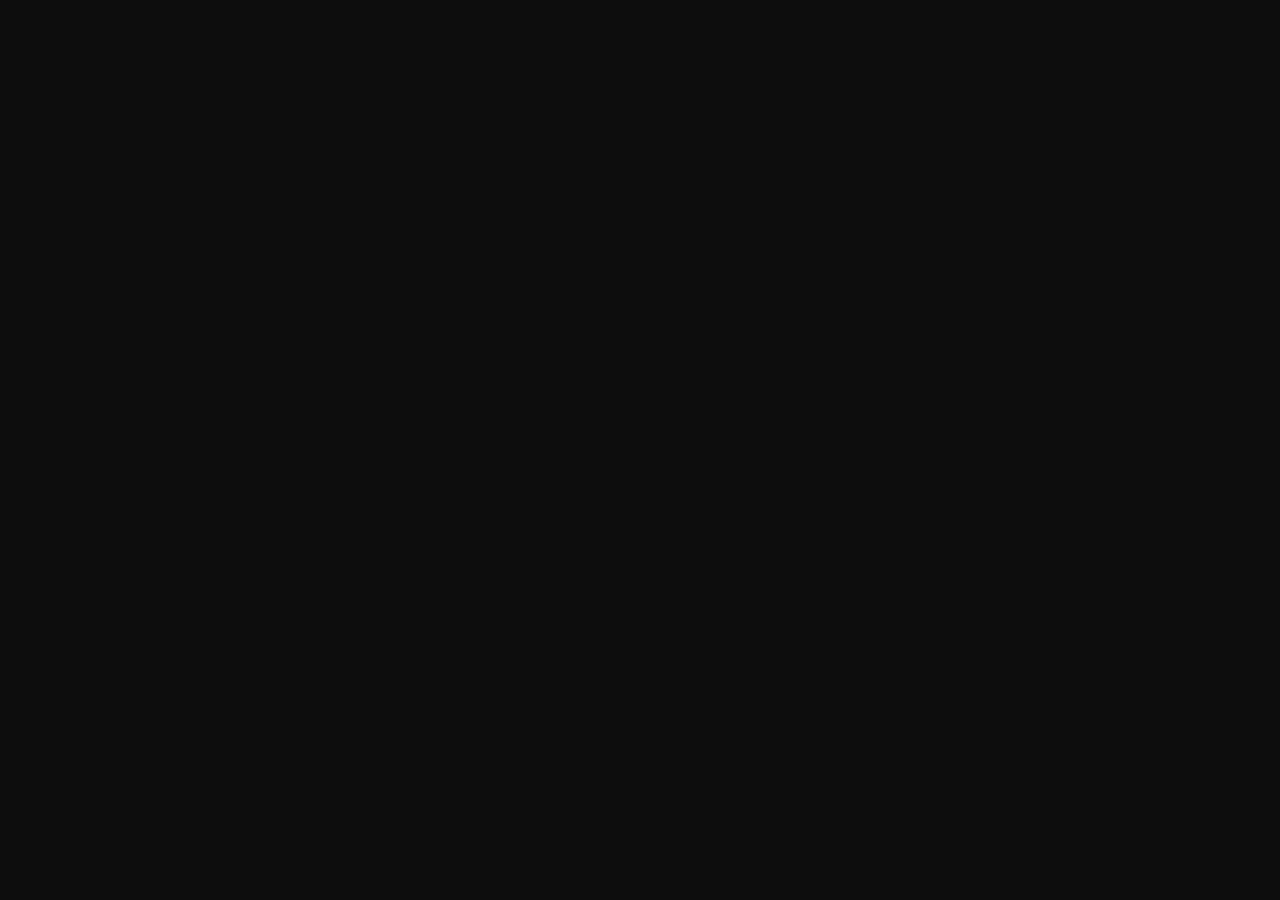
==== commit 7f0968bb: "deploy: update index.html" ====
--- a/index.html
+++ b/index.html
@@ -115,8 +115,8 @@
     <link rel="preconnect" href="https://fonts.googleapis.com" />
     <link rel="preconnect" href="https://fonts.gstatic.com" crossorigin />
     <link href="https://fonts.googleapis.com/css2?family=Cormorant+Garamond:ital,wght@0,400;0,500;0,600;0,700;1,400&family=Inter:wght@300;400;500;600;700&family=Noto+Kufi+Arabic:wght@400;500;600;700&display=swap" rel="stylesheet" />
-    <script type="module" crossorigin src="/assets/index-4RxeIect.js"></script>
-    <link rel="stylesheet" crossorigin href="/assets/index-CylMOUpc.css">
+    <script type="module" crossorigin src="/assets/index-__httsly.js"></script>
+    <link rel="stylesheet" crossorigin href="/assets/index-7Fps_6po.css">
   </head>
   <body>
     <div id="root"></div>
--- a/assets/index-7Fps_6po.css
+++ b/assets/index-7Fps_6po.css
@@ -0,0 +1,2 @@
+/*! tailwindcss v4.3.0 | MIT License | https://tailwindcss.com */
+@layer properties{@supports (((-webkit-hyphens:none)) and (not (margin-trim:inline))) or ((-moz-orient:inline) and (not (color:rgb(from red r g b)))){*,:before,:after,::backdrop{--tw-rotate-x:initial;--tw-rotate-y:initial;--tw-rotate-z:initial;--tw-skew-x:initial;--tw-skew-y:initial;--tw-space-y-reverse:0;--tw-border-style:solid;--tw-gradient-position:initial;--tw-gradient-from:#0000;--tw-gradient-via:#0000;--tw-gradient-to:#0000;--tw-gradient-stops:initial;--tw-gradient-via-stops:initial;--tw-gradient-from-position:0%;--tw-gradient-via-position:50%;--tw-gradient-to-position:100%;--tw-leading:initial;--tw-font-weight:initial;--tw-tracking:initial;--tw-blur:initial;--tw-brightness:initial;--tw-contrast:initial;--tw-grayscale:initial;--tw-hue-rotate:initial;--tw-invert:initial;--tw-opacity:initial;--tw-saturate:initial;--tw-sepia:initial;--tw-drop-shadow:initial;--tw-drop-shadow-color:initial;--tw-drop-shadow-alpha:100%;--tw-drop-shadow-size:initial;--tw-backdrop-blur:initial;--tw-backdrop-brightness:initial;--tw-backdrop-contrast:initial;--tw-backdrop-grayscale:initial;--tw-backdrop-hue-rotate:initial;--tw-backdrop-invert:initial;--tw-backdrop-opacity:initial;--tw-backdrop-saturate:initial;--tw-backdrop-sepia:initial;--tw-duration:initial;--tw-translate-x:0;--tw-translate-y:0;--tw-translate-z:0;--tw-scale-x:1;--tw-scale-y:1;--tw-scale-z:1;--tw-content:"";--tw-shadow:0 0 #0000;--tw-shadow-color:initial;--tw-shadow-alpha:100%;--tw-inset-shadow:0 0 #0000;--tw-inset-shadow-color:initial;--tw-inset-shadow-alpha:100%;--tw-ring-color:initial;--tw-ring-shadow:0 0 #0000;--tw-inset-ring-color:initial;--tw-inset-ring-shadow:0 0 #0000;--tw-ring-inset:initial;--tw-ring-offset-width:0px;--tw-ring-offset-color:#fff;--tw-ring-offset-shadow:0 0 #0000}}}@layer theme{:root,:host{--font-sans:ui-sans-serif, system-ui, sans-serif, "Apple Color Emoji", "Segoe UI Emoji", "Segoe UI Symbol", "Noto Color Emoji";--font-mono:ui-monospace, SFMono-Regular, Menlo, Monaco, Consolas, "Liberation Mono", "Courier New", monospace;--color-red-300:oklch(80.8% .114 19.571);--color-red-800:oklch(44.4% .177 26.899);--color-red-900:oklch(39.6% .141 25.723);--color-emerald-300:oklch(84.5% .143 164.978);--color-emerald-600:oklch(59.6% .145 163.225);--color-emerald-800:oklch(43.2% .095 166.913);--color-emerald-900:oklch(37.8% .077 168.94);--color-blue-300:oklch(80.9% .105 251.813);--color-blue-800:oklch(42.4% .199 265.638);--color-blue-900:oklch(37.9% .146 265.522);--color-black:#000;--color-white:#fff;--spacing:.25rem;--container-sm:24rem;--container-xl:36rem;--container-2xl:42rem;--container-3xl:48rem;--container-7xl:80rem;--text-xs:.75rem;--text-xs--line-height:calc(1 / .75);--text-sm:.875rem;--text-sm--line-height:calc(1.25 / .875);--text-base:1rem;--text-base--line-height:calc(1.5 / 1);--text-lg:1.125rem;--text-lg--line-height:calc(1.75 / 1.125);--text-xl:1.25rem;--text-xl--line-height:calc(1.75 / 1.25);--text-2xl:1.5rem;--text-2xl--line-height:calc(2 / 1.5);--text-3xl:1.875rem;--text-3xl--line-height:calc(2.25 / 1.875);--text-4xl:2.25rem;--text-4xl--line-height:calc(2.5 / 2.25);--text-5xl:3rem;--text-5xl--line-height:1;--text-6xl:3.75rem;--text-6xl--line-height:1;--text-7xl:4.5rem;--text-7xl--line-height:1;--font-weight-medium:500;--font-weight-semibold:600;--font-weight-bold:700;--tracking-normal:0em;--tracking-wide:.025em;--tracking-wider:.05em;--tracking-widest:.1em;--leading-tight:1.25;--leading-relaxed:1.625;--radius-sm:.25rem;--blur-sm:8px;--blur-md:12px;--default-transition-duration:.15s;--default-transition-timing-function:cubic-bezier(.4, 0, .2, 1);--default-font-family:var(--font-sans);--default-mono-font-family:var(--font-mono);--font-display:"Cormorant Garamond", serif;--font-body:"Inter", system-ui, sans-serif;--font-arabic:"Noto Kufi Arabic", sans-serif;--color-bg:#0d0d0d;--color-bg-elevated:#161616;--color-bg-card:#1a1a1a;--color-fg:#f5f0e8;--color-fg-muted:#a89f94;--color-accent:#c9a962;--color-accent-hover:#dfc07a}}@layer base{*,:after,:before,::backdrop{box-sizing:border-box;border:0 solid;margin:0;padding:0}::file-selector-button{box-sizing:border-box;border:0 solid;margin:0;padding:0}html,:host{-webkit-text-size-adjust:100%;tab-size:4;line-height:1.5;font-family:var(--default-font-family,ui-sans-serif, system-ui, sans-serif, "Apple Color Emoji", "Segoe UI Emoji", "Segoe UI Symbol", "Noto Color Emoji");font-feature-settings:var(--default-font-feature-settings,normal);font-variation-settings:var(--default-font-variation-settings,normal);-webkit-tap-highlight-color:transparent}hr{height:0;color:inherit;border-top-width:1px}abbr:where([title]){-webkit-text-decoration:underline dotted;text-decoration:underline dotted}h1,h2,h3,h4,h5,h6{font-size:inherit;font-weight:inherit}a{color:inherit;-webkit-text-decoration:inherit;-webkit-text-decoration:inherit;-webkit-text-decoration:inherit;-webkit-text-decoration:inherit;text-decoration:inherit}b,strong{font-weight:bolder}code,kbd,samp,pre{font-family:var(--default-mono-font-family,ui-monospace, SFMono-Regular, Menlo, Monaco, Consolas, "Liberation Mono", "Courier New", monospace);font-feature-settings:var(--default-mono-font-feature-settings,normal);font-variation-settings:var(--default-mono-font-variation-settings,normal);font-size:1em}small{font-size:80%}sub,sup{vertical-align:baseline;font-size:75%;line-height:0;position:relative}sub{bottom:-.25em}sup{top:-.5em}table{text-indent:0;border-color:inherit;border-collapse:collapse}:-moz-focusring{outline:auto}progress{vertical-align:baseline}summary{display:list-item}ol,ul,menu{list-style:none}img,svg,video,canvas,audio,iframe,embed,object{vertical-align:middle;display:block}img,video{max-width:100%;height:auto}button,input,select,optgroup,textarea{font:inherit;font-feature-settings:inherit;font-variation-settings:inherit;letter-spacing:inherit;color:inherit;opacity:1;background-color:#0000;border-radius:0}::file-selector-button{font:inherit;font-feature-settings:inherit;font-variation-settings:inherit;letter-spacing:inherit;color:inherit;opacity:1;background-color:#0000;border-radius:0}:where(select:is([multiple],[size])) optgroup{font-weight:bolder}:where(select:is([multiple],[size])) optgroup option{padding-inline-start:20px}::file-selector-button{margin-inline-end:4px}::placeholder{opacity:1}@supports (not ((-webkit-appearance:-apple-pay-button))) or (contain-intrinsic-size:1px){::placeholder{color:currentColor}@supports (color:color-mix(in lab, red, red)){::placeholder{color:color-mix(in oklab, currentcolor 50%, transparent)}}}textarea{resize:vertical}::-webkit-search-decoration{-webkit-appearance:none}::-webkit-date-and-time-value{min-height:1lh;text-align:inherit}::-webkit-datetime-edit{display:inline-flex}::-webkit-datetime-edit-fields-wrapper{padding:0}::-webkit-datetime-edit{padding-block:0}::-webkit-datetime-edit-year-field{padding-block:0}::-webkit-datetime-edit-month-field{padding-block:0}::-webkit-datetime-edit-day-field{padding-block:0}::-webkit-datetime-edit-hour-field{padding-block:0}::-webkit-datetime-edit-minute-field{padding-block:0}::-webkit-datetime-edit-second-field{padding-block:0}::-webkit-datetime-edit-millisecond-field{padding-block:0}::-webkit-datetime-edit-meridiem-field{padding-block:0}::-webkit-calendar-picker-indicator{line-height:1}:-moz-ui-invalid{box-shadow:none}button,input:where([type=button],[type=reset],[type=submit]){appearance:button}::file-selector-button{appearance:button}::-webkit-inner-spin-button{height:auto}::-webkit-outer-spin-button{height:auto}[hidden]:where(:not([hidden=until-found])){display:none!important}}@layer components;@layer utilities{.visible{visibility:visible}.absolute{position:absolute}.fixed{position:fixed}.relative{position:relative}.static{position:static}.sticky{position:sticky}.inset-0{inset:calc(var(--spacing) * 0)}.inset-2{inset:calc(var(--spacing) * 2)}.top-0{top:calc(var(--spacing) * 0)}.top-20{top:calc(var(--spacing) * 20)}.top-40{top:calc(var(--spacing) * 40)}.-right-2{right:calc(var(--spacing) * -2)}.right-0{right:calc(var(--spacing) * 0)}.-bottom-2{bottom:calc(var(--spacing) * -2)}.bottom-0{bottom:calc(var(--spacing) * 0)}.bottom-20{bottom:calc(var(--spacing) * 20)}.bottom-40{bottom:calc(var(--spacing) * 40)}.left-0{left:calc(var(--spacing) * 0)}.z-10{z-index:10}.z-50{z-index:50}.z-\[100\]{z-index:100}.-mx-3{margin-inline:calc(var(--spacing) * -3)}.mx-auto{margin-inline:auto}.mt-1{margin-top:calc(var(--spacing) * 1)}.mt-2{margin-top:calc(var(--spacing) * 2)}.mt-3{margin-top:calc(var(--spacing) * 3)}.mt-8{margin-top:calc(var(--spacing) * 8)}.mt-20{margin-top:calc(var(--spacing) * 20)}.mb-1{margin-bottom:calc(var(--spacing) * 1)}.mb-2{margin-bottom:calc(var(--spacing) * 2)}.mb-3{margin-bottom:calc(var(--spacing) * 3)}.mb-4{margin-bottom:calc(var(--spacing) * 4)}.mb-5{margin-bottom:calc(var(--spacing) * 5)}.mb-6{margin-bottom:calc(var(--spacing) * 6)}.mb-8{margin-bottom:calc(var(--spacing) * 8)}.mb-10{margin-bottom:calc(var(--spacing) * 10)}.mb-12{margin-bottom:calc(var(--spacing) * 12)}.mb-16{margin-bottom:calc(var(--spacing) * 16)}.flex{display:flex}.grid{display:grid}.hidden{display:none}.inline-block{display:inline-block}.inline-flex{display:inline-flex}.h-1{height:calc(var(--spacing) * 1)}.h-2{height:calc(var(--spacing) * 2)}.h-4{height:calc(var(--spacing) * 4)}.h-5{height:calc(var(--spacing) * 5)}.h-6{height:calc(var(--spacing) * 6)}.h-7{height:calc(var(--spacing) * 7)}.h-8{height:calc(var(--spacing) * 8)}.h-10{height:calc(var(--spacing) * 10)}.h-12{height:calc(var(--spacing) * 12)}.h-14{height:calc(var(--spacing) * 14)}.h-16{height:calc(var(--spacing) * 16)}.h-24{height:calc(var(--spacing) * 24)}.h-32{height:calc(var(--spacing) * 32)}.h-48{height:calc(var(--spacing) * 48)}.h-64{height:calc(var(--spacing) * 64)}.h-80{height:calc(var(--spacing) * 80)}.h-96{height:calc(var(--spacing) * 96)}.h-\[1px\]{height:1px}.h-\[2px\]{height:2px}.h-full{height:100%}.max-h-\[85vh\]{max-height:85vh}.min-h-\[680px\]{min-height:680px}.min-h-\[720px\]{min-height:720px}.min-h-screen{min-height:100vh}.w-4{width:calc(var(--spacing) * 4)}.w-5{width:calc(var(--spacing) * 5)}.w-6{width:calc(var(--spacing) * 6)}.w-7{width:calc(var(--spacing) * 7)}.w-8{width:calc(var(--spacing) * 8)}.w-10{width:calc(var(--spacing) * 10)}.w-12{width:calc(var(--spacing) * 12)}.w-48{width:calc(var(--spacing) * 48)}.w-64{width:calc(var(--spacing) * 64)}.w-80{width:calc(var(--spacing) * 80)}.w-96{width:calc(var(--spacing) * 96)}.w-full{width:100%}.max-w-2xl{max-width:var(--container-2xl)}.max-w-3xl{max-width:var(--container-3xl)}.max-w-7xl{max-width:var(--container-7xl)}.max-w-sm{max-width:var(--container-sm)}.max-w-xl{max-width:var(--container-xl)}.flex-1{flex:1}.flex-shrink-0{flex-shrink:0}.transform{transform:var(--tw-rotate-x,) var(--tw-rotate-y,) var(--tw-rotate-z,) var(--tw-skew-x,) var(--tw-skew-y,)}.animate-\[pulse-glow_3s_ease-in-out_infinite\]{animation:3s ease-in-out infinite pulse-glow}.cursor-default{cursor:default}.resize{resize:both}.resize-none{resize:none}.appearance-none{appearance:none}.grid-cols-1{grid-template-columns:repeat(1,minmax(0,1fr))}.grid-cols-2{grid-template-columns:repeat(2,minmax(0,1fr))}.flex-col{flex-direction:column}.items-center{align-items:center}.items-start{align-items:flex-start}.justify-between{justify-content:space-between}.justify-center{justify-content:center}.gap-0\.5{gap:calc(var(--spacing) * .5)}.gap-1{gap:calc(var(--spacing) * 1)}.gap-2{gap:calc(var(--spacing) * 2)}.gap-3{gap:calc(var(--spacing) * 3)}.gap-4{gap:calc(var(--spacing) * 4)}.gap-5{gap:calc(var(--spacing) * 5)}.gap-6{gap:calc(var(--spacing) * 6)}.gap-8{gap:calc(var(--spacing) * 8)}.gap-10{gap:calc(var(--spacing) * 10)}.gap-12{gap:calc(var(--spacing) * 12)}:where(.space-y-3>:not(:last-child)){--tw-space-y-reverse:0;margin-block-start:calc(calc(var(--spacing) * 3) * var(--tw-space-y-reverse));margin-block-end:calc(calc(var(--spacing) * 3) * calc(1 - var(--tw-space-y-reverse)))}:where(.space-y-5>:not(:last-child)){--tw-space-y-reverse:0;margin-block-start:calc(calc(var(--spacing) * 5) * var(--tw-space-y-reverse));margin-block-end:calc(calc(var(--spacing) * 5) * calc(1 - var(--tw-space-y-reverse)))}:where(.space-y-6>:not(:last-child)){--tw-space-y-reverse:0;margin-block-start:calc(calc(var(--spacing) * 6) * var(--tw-space-y-reverse));margin-block-end:calc(calc(var(--spacing) * 6) * calc(1 - var(--tw-space-y-reverse)))}.self-start{align-self:flex-start}.overflow-hidden{overflow:hidden}.overflow-y-auto{overflow-y:auto}.rounded{border-radius:.25rem}.rounded-full{border-radius:3.40282e38px}.rounded-none{border-radius:0}.rounded-sm{border-radius:var(--radius-sm)}.border{border-style:var(--tw-border-style);border-width:1px}.border-t{border-top-style:var(--tw-border-style);border-top-width:1px}.border-b{border-bottom-style:var(--tw-border-style);border-bottom-width:1px}.border-\[\#25D366\]\/30{border-color:oklab(76.0953% -.174012 .10152/.3)}.border-accent{border-color:var(--color-accent)}.border-accent\/5{border-color:#c9a9620d}@supports (color:color-mix(in lab, red, red)){.border-accent\/5{border-color:color-mix(in oklab, var(--color-accent) 5%, transparent)}}.border-accent\/10{border-color:#c9a9621a}@supports (color:color-mix(in lab, red, red)){.border-accent\/10{border-color:color-mix(in oklab, var(--color-accent) 10%, transparent)}}.border-accent\/15{border-color:#c9a96226}@supports (color:color-mix(in lab, red, red)){.border-accent\/15{border-color:color-mix(in oklab, var(--color-accent) 15%, transparent)}}.border-accent\/20{border-color:#c9a96233}@supports (color:color-mix(in lab, red, red)){.border-accent\/20{border-color:color-mix(in oklab, var(--color-accent) 20%, transparent)}}.border-accent\/30{border-color:#c9a9624d}@supports (color:color-mix(in lab, red, red)){.border-accent\/30{border-color:color-mix(in oklab, var(--color-accent) 30%, transparent)}}.border-accent\/40{border-color:#c9a96266}@supports (color:color-mix(in lab, red, red)){.border-accent\/40{border-color:color-mix(in oklab, var(--color-accent) 40%, transparent)}}.border-blue-800\/30{border-color:#193cb84d}@supports (color:color-mix(in lab, red, red)){.border-blue-800\/30{border-color:color-mix(in oklab, var(--color-blue-800) 30%, transparent)}}.border-emerald-800\/30{border-color:#005f464d}@supports (color:color-mix(in lab, red, red)){.border-emerald-800\/30{border-color:color-mix(in oklab, var(--color-emerald-800) 30%, transparent)}}.border-fg-muted\/10{border-color:#a89f941a}@supports (color:color-mix(in lab, red, red)){.border-fg-muted\/10{border-color:color-mix(in oklab, var(--color-fg-muted) 10%, transparent)}}.border-fg-muted\/20{border-color:#a89f9433}@supports (color:color-mix(in lab, red, red)){.border-fg-muted\/20{border-color:color-mix(in oklab, var(--color-fg-muted) 20%, transparent)}}.border-red-800\/30{border-color:#9f07124d}@supports (color:color-mix(in lab, red, red)){.border-red-800\/30{border-color:color-mix(in oklab, var(--color-red-800) 30%, transparent)}}.bg-accent{background-color:var(--color-accent)}.bg-accent\/30{background-color:#c9a9624d}@supports (color:color-mix(in lab, red, red)){.bg-accent\/30{background-color:color-mix(in oklab, var(--color-accent) 30%, transparent)}}.bg-accent\/\[0\.02\]{background-color:#c9a96205}@supports (color:color-mix(in lab, red, red)){.bg-accent\/\[0\.02\]{background-color:color-mix(in oklab, var(--color-accent) 2%, transparent)}}.bg-accent\/\[0\.015\]{background-color:#c9a96204}@supports (color:color-mix(in lab, red, red)){.bg-accent\/\[0\.015\]{background-color:color-mix(in oklab, var(--color-accent) 1.5%, transparent)}}.bg-bg{background-color:var(--color-bg)}.bg-bg-card{background-color:var(--color-bg-card)}.bg-bg-elevated{background-color:var(--color-bg-elevated)}.bg-bg\/50{background-color:#0d0d0d80}@supports (color:color-mix(in lab, red, red)){.bg-bg\/50{background-color:color-mix(in oklab, var(--color-bg) 50%, transparent)}}.bg-bg\/60{background-color:#0d0d0d99}@supports (color:color-mix(in lab, red, red)){.bg-bg\/60{background-color:color-mix(in oklab, var(--color-bg) 60%, transparent)}}.bg-bg\/80{background-color:#0d0d0dcc}@supports (color:color-mix(in lab, red, red)){.bg-bg\/80{background-color:color-mix(in oklab, var(--color-bg) 80%, transparent)}}.bg-bg\/90{background-color:#0d0d0de6}@supports (color:color-mix(in lab, red, red)){.bg-bg\/90{background-color:color-mix(in oklab, var(--color-bg) 90%, transparent)}}.bg-bg\/95{background-color:#0d0d0df2}@supports (color:color-mix(in lab, red, red)){.bg-bg\/95{background-color:color-mix(in oklab, var(--color-bg) 95%, transparent)}}.bg-black\/70{background-color:#000000b3}@supports (color:color-mix(in lab, red, red)){.bg-black\/70{background-color:color-mix(in oklab, var(--color-black) 70%, transparent)}}.bg-black\/80{background-color:#000c}@supports (color:color-mix(in lab, red, red)){.bg-black\/80{background-color:color-mix(in oklab, var(--color-black) 80%, transparent)}}.bg-blue-900\/30{background-color:#1c398e4d}@supports (color:color-mix(in lab, red, red)){.bg-blue-900\/30{background-color:color-mix(in oklab, var(--color-blue-900) 30%, transparent)}}.bg-emerald-600{background-color:var(--color-emerald-600)}.bg-emerald-900\/30{background-color:#004e3b4d}@supports (color:color-mix(in lab, red, red)){.bg-emerald-900\/30{background-color:color-mix(in oklab, var(--color-emerald-900) 30%, transparent)}}.bg-red-900\/30{background-color:#82181a4d}@supports (color:color-mix(in lab, red, red)){.bg-red-900\/30{background-color:color-mix(in oklab, var(--color-red-900) 30%, transparent)}}.bg-gradient-to-r{--tw-gradient-position:to right in oklab;background-image:linear-gradient(var(--tw-gradient-stops))}.bg-gradient-to-t{--tw-gradient-position:to top in oklab;background-image:linear-gradient(var(--tw-gradient-stops))}.from-accent\/60{--tw-gradient-from:#c9a96299}@supports (color:color-mix(in lab, red, red)){.from-accent\/60{--tw-gradient-from:color-mix(in oklab, var(--color-accent) 60%, transparent)}}.from-accent\/60{--tw-gradient-stops:var(--tw-gradient-via-stops,var(--tw-gradient-position), var(--tw-gradient-from) var(--tw-gradient-from-position), var(--tw-gradient-to) var(--tw-gradient-to-position))}.from-bg{--tw-gradient-from:var(--color-bg);--tw-gradient-stops:var(--tw-gradient-via-stops,var(--tw-gradient-position), var(--tw-gradient-from) var(--tw-gradient-from-position), var(--tw-gradient-to) var(--tw-gradient-to-position))}.from-transparent{--tw-gradient-from:transparent;--tw-gradient-stops:var(--tw-gradient-via-stops,var(--tw-gradient-position), var(--tw-gradient-from) var(--tw-gradient-from-position), var(--tw-gradient-to) var(--tw-gradient-to-position))}.via-accent{--tw-gradient-via:var(--color-accent);--tw-gradient-via-stops:var(--tw-gradient-position), var(--tw-gradient-from) var(--tw-gradient-from-position), var(--tw-gradient-via) var(--tw-gradient-via-position), var(--tw-gradient-to) var(--tw-gradient-to-position);--tw-gradient-stops:var(--tw-gradient-via-stops)}.via-accent\/20{--tw-gradient-via:#c9a96233}@supports (color:color-mix(in lab, red, red)){.via-accent\/20{--tw-gradient-via:color-mix(in oklab, var(--color-accent) 20%, transparent)}}.via-accent\/20{--tw-gradient-via-stops:var(--tw-gradient-position), var(--tw-gradient-from) var(--tw-gradient-from-position), var(--tw-gradient-via) var(--tw-gradient-via-position), var(--tw-gradient-to) var(--tw-gradient-to-position);--tw-gradient-stops:var(--tw-gradient-via-stops)}.via-accent\/30{--tw-gradient-via:#c9a9624d}@supports (color:color-mix(in lab, red, red)){.via-accent\/30{--tw-gradient-via:color-mix(in oklab, var(--color-accent) 30%, transparent)}}.via-accent\/30{--tw-gradient-via-stops:var(--tw-gradient-position), var(--tw-gradient-from) var(--tw-gradient-from-position), var(--tw-gradient-via) var(--tw-gradient-via-position), var(--tw-gradient-to) var(--tw-gradient-to-position);--tw-gradient-stops:var(--tw-gradient-via-stops)}.via-accent\/40{--tw-gradient-via:#c9a96266}@supports (color:color-mix(in lab, red, red)){.via-accent\/40{--tw-gradient-via:color-mix(in oklab, var(--color-accent) 40%, transparent)}}.via-accent\/40{--tw-gradient-via-stops:var(--tw-gradient-position), var(--tw-gradient-from) var(--tw-gradient-from-position), var(--tw-gradient-via) var(--tw-gradient-via-position), var(--tw-gradient-to) var(--tw-gradient-to-position);--tw-gradient-stops:var(--tw-gradient-via-stops)}.via-bg\/85{--tw-gradient-via:#0d0d0dd9}@supports (color:color-mix(in lab, red, red)){.via-bg\/85{--tw-gradient-via:color-mix(in oklab, var(--color-bg) 85%, transparent)}}.via-bg\/85{--tw-gradient-via-stops:var(--tw-gradient-position), var(--tw-gradient-from) var(--tw-gradient-from-position), var(--tw-gradient-via) var(--tw-gradient-via-position), var(--tw-gradient-to) var(--tw-gradient-to-position);--tw-gradient-stops:var(--tw-gradient-via-stops)}.via-bg\/90{--tw-gradient-via:#0d0d0de6}@supports (color:color-mix(in lab, red, red)){.via-bg\/90{--tw-gradient-via:color-mix(in oklab, var(--color-bg) 90%, transparent)}}.via-bg\/90{--tw-gradient-via-stops:var(--tw-gradient-position), var(--tw-gradient-from) var(--tw-gradient-from-position), var(--tw-gradient-via) var(--tw-gradient-via-position), var(--tw-gradient-to) var(--tw-gradient-to-position);--tw-gradient-stops:var(--tw-gradient-via-stops)}.via-transparent{--tw-gradient-via:transparent;--tw-gradient-via-stops:var(--tw-gradient-position), var(--tw-gradient-from) var(--tw-gradient-from-position), var(--tw-gradient-via) var(--tw-gradient-via-position), var(--tw-gradient-to) var(--tw-gradient-to-position);--tw-gradient-stops:var(--tw-gradient-via-stops)}.to-accent\/60{--tw-gradient-to:#c9a96299}@supports (color:color-mix(in lab, red, red)){.to-accent\/60{--tw-gradient-to:color-mix(in oklab, var(--color-accent) 60%, transparent)}}.to-accent\/60{--tw-gradient-stops:var(--tw-gradient-via-stops,var(--tw-gradient-position), var(--tw-gradient-from) var(--tw-gradient-from-position), var(--tw-gradient-to) var(--tw-gradient-to-position))}.to-bg\/30{--tw-gradient-to:#0d0d0d4d}@supports (color:color-mix(in lab, red, red)){.to-bg\/30{--tw-gradient-to:color-mix(in oklab, var(--color-bg) 30%, transparent)}}.to-bg\/30{--tw-gradient-stops:var(--tw-gradient-via-stops,var(--tw-gradient-position), var(--tw-gradient-from) var(--tw-gradient-from-position), var(--tw-gradient-to) var(--tw-gradient-to-position))}.to-bg\/40{--tw-gradient-to:#0d0d0d66}@supports (color:color-mix(in lab, red, red)){.to-bg\/40{--tw-gradient-to:color-mix(in oklab, var(--color-bg) 40%, transparent)}}.to-bg\/40{--tw-gradient-stops:var(--tw-gradient-via-stops,var(--tw-gradient-position), var(--tw-gradient-from) var(--tw-gradient-from-position), var(--tw-gradient-to) var(--tw-gradient-to-position))}.to-transparent{--tw-gradient-to:transparent;--tw-gradient-stops:var(--tw-gradient-via-stops,var(--tw-gradient-position), var(--tw-gradient-from) var(--tw-gradient-from-position), var(--tw-gradient-to) var(--tw-gradient-to-position))}.object-cover{object-fit:cover}.object-top{object-position:top}.p-1{padding:calc(var(--spacing) * 1)}.p-3{padding:calc(var(--spacing) * 3)}.p-4{padding:calc(var(--spacing) * 4)}.p-6{padding:calc(var(--spacing) * 6)}.p-8{padding:calc(var(--spacing) * 8)}.px-2{padding-inline:calc(var(--spacing) * 2)}.px-2\.5{padding-inline:calc(var(--spacing) * 2.5)}.px-4{padding-inline:calc(var(--spacing) * 4)}.px-5{padding-inline:calc(var(--spacing) * 5)}.px-6{padding-inline:calc(var(--spacing) * 6)}.px-8{padding-inline:calc(var(--spacing) * 8)}.px-10{padding-inline:calc(var(--spacing) * 10)}.py-1{padding-block:calc(var(--spacing) * 1)}.py-1\.5{padding-block:calc(var(--spacing) * 1.5)}.py-2{padding-block:calc(var(--spacing) * 2)}.py-3{padding-block:calc(var(--spacing) * 3)}.py-4{padding-block:calc(var(--spacing) * 4)}.py-5{padding-block:calc(var(--spacing) * 5)}.py-6{padding-block:calc(var(--spacing) * 6)}.py-8{padding-block:calc(var(--spacing) * 8)}.py-12{padding-block:calc(var(--spacing) * 12)}.py-20{padding-block:calc(var(--spacing) * 20)}.pt-2{padding-top:calc(var(--spacing) * 2)}.pt-6{padding-top:calc(var(--spacing) * 6)}.pt-8{padding-top:calc(var(--spacing) * 8)}.pt-24{padding-top:calc(var(--spacing) * 24)}.pt-28{padding-top:calc(var(--spacing) * 28)}.pb-8{padding-bottom:calc(var(--spacing) * 8)}.pb-16{padding-bottom:calc(var(--spacing) * 16)}.pb-20{padding-bottom:calc(var(--spacing) * 20)}.text-center{text-align:center}.text-start{text-align:start}.font-arabic{font-family:var(--font-arabic)}.font-display{font-family:var(--font-display)}.text-2xl{font-size:var(--text-2xl);line-height:var(--tw-leading,var(--text-2xl--line-height))}.text-3xl{font-size:var(--text-3xl);line-height:var(--tw-leading,var(--text-3xl--line-height))}.text-4xl{font-size:var(--text-4xl);line-height:var(--tw-leading,var(--text-4xl--line-height))}.text-base{font-size:var(--text-base);line-height:var(--tw-leading,var(--text-base--line-height))}.text-lg{font-size:var(--text-lg);line-height:var(--tw-leading,var(--text-lg--line-height))}.text-sm{font-size:var(--text-sm);line-height:var(--tw-leading,var(--text-sm--line-height))}.text-xl{font-size:var(--text-xl);line-height:var(--tw-leading,var(--text-xl--line-height))}.text-xs{font-size:var(--text-xs);line-height:var(--tw-leading,var(--text-xs--line-height))}.text-\[10px\]{font-size:10px}.leading-\[1\.1\]{--tw-leading:1.1;line-height:1.1}.leading-\[1\.05\]{--tw-leading:1.05;line-height:1.05}.leading-\[1\.8\]{--tw-leading:1.8;line-height:1.8}.leading-none{--tw-leading:1;line-height:1}.leading-relaxed{--tw-leading:var(--leading-relaxed);line-height:var(--leading-relaxed)}.leading-tight{--tw-leading:var(--leading-tight);line-height:var(--leading-tight)}.font-bold{--tw-font-weight:var(--font-weight-bold);font-weight:var(--font-weight-bold)}.font-medium{--tw-font-weight:var(--font-weight-medium);font-weight:var(--font-weight-medium)}.font-semibold{--tw-font-weight:var(--font-weight-semibold);font-weight:var(--font-weight-semibold)}.tracking-\[0\.2em\]{--tw-tracking:.2em;letter-spacing:.2em}.tracking-normal{--tw-tracking:var(--tracking-normal);letter-spacing:var(--tracking-normal)}.tracking-wide{--tw-tracking:var(--tracking-wide);letter-spacing:var(--tracking-wide)}.tracking-wider{--tw-tracking:var(--tracking-wider);letter-spacing:var(--tracking-wider)}.tracking-widest{--tw-tracking:var(--tracking-widest);letter-spacing:var(--tracking-widest)}.text-\[\#25D366\]{color:#25d366}.text-accent{color:var(--color-accent)}.text-bg{color:var(--color-bg)}.text-blue-300{color:var(--color-blue-300)}.text-emerald-300{color:var(--color-emerald-300)}.text-fg{color:var(--color-fg)}.text-fg-muted{color:var(--color-fg-muted)}.text-fg-muted\/40{color:#a89f9466}@supports (color:color-mix(in lab, red, red)){.text-fg-muted\/40{color:color-mix(in oklab, var(--color-fg-muted) 40%, transparent)}}.text-fg-muted\/60{color:#a89f9499}@supports (color:color-mix(in lab, red, red)){.text-fg-muted\/60{color:color-mix(in oklab, var(--color-fg-muted) 60%, transparent)}}.text-fg-muted\/70{color:#a89f94b3}@supports (color:color-mix(in lab, red, red)){.text-fg-muted\/70{color:color-mix(in oklab, var(--color-fg-muted) 70%, transparent)}}.text-fg-muted\/80{color:#a89f94cc}@supports (color:color-mix(in lab, red, red)){.text-fg-muted\/80{color:color-mix(in oklab, var(--color-fg-muted) 80%, transparent)}}.text-red-300{color:var(--color-red-300)}.text-white{color:var(--color-white)}.uppercase{text-transform:uppercase}.underline-offset-4{text-underline-offset:4px}.blur{--tw-blur:blur(8px);filter:var(--tw-blur,) var(--tw-brightness,) var(--tw-contrast,) var(--tw-grayscale,) var(--tw-hue-rotate,) var(--tw-invert,) var(--tw-saturate,) var(--tw-sepia,) var(--tw-drop-shadow,)}.blur-\[80px\]{--tw-blur:blur(80px);filter:var(--tw-blur,) var(--tw-brightness,) var(--tw-contrast,) var(--tw-grayscale,) var(--tw-hue-rotate,) var(--tw-invert,) var(--tw-saturate,) var(--tw-sepia,) var(--tw-drop-shadow,)}.blur-\[100px\]{--tw-blur:blur(100px);filter:var(--tw-blur,) var(--tw-brightness,) var(--tw-contrast,) var(--tw-grayscale,) var(--tw-hue-rotate,) var(--tw-invert,) var(--tw-saturate,) var(--tw-sepia,) var(--tw-drop-shadow,)}.blur-\[120px\]{--tw-blur:blur(120px);filter:var(--tw-blur,) var(--tw-brightness,) var(--tw-contrast,) var(--tw-grayscale,) var(--tw-hue-rotate,) var(--tw-invert,) var(--tw-saturate,) var(--tw-sepia,) var(--tw-drop-shadow,)}.grayscale{--tw-grayscale:grayscale(100%);filter:var(--tw-blur,) var(--tw-brightness,) var(--tw-contrast,) var(--tw-grayscale,) var(--tw-hue-rotate,) var(--tw-invert,) var(--tw-saturate,) var(--tw-sepia,) var(--tw-drop-shadow,)}.filter{filter:var(--tw-blur,) var(--tw-brightness,) var(--tw-contrast,) var(--tw-grayscale,) var(--tw-hue-rotate,) var(--tw-invert,) var(--tw-saturate,) var(--tw-sepia,) var(--tw-drop-shadow,)}.backdrop-blur-md{--tw-backdrop-blur:blur(var(--blur-md));-webkit-backdrop-filter:var(--tw-backdrop-blur,) var(--tw-backdrop-brightness,) var(--tw-backdrop-contrast,) var(--tw-backdrop-grayscale,) var(--tw-backdrop-hue-rotate,) var(--tw-backdrop-invert,) var(--tw-backdrop-opacity,) var(--tw-backdrop-saturate,) var(--tw-backdrop-sepia,);backdrop-filter:var(--tw-backdrop-blur,) var(--tw-backdrop-brightness,) var(--tw-backdrop-contrast,) var(--tw-backdrop-grayscale,) var(--tw-backdrop-hue-rotate,) var(--tw-backdrop-invert,) var(--tw-backdrop-opacity,) var(--tw-backdrop-saturate,) var(--tw-backdrop-sepia,)}.backdrop-blur-sm{--tw-backdrop-blur:blur(var(--blur-sm));-webkit-backdrop-filter:var(--tw-backdrop-blur,) var(--tw-backdrop-brightness,) var(--tw-backdrop-contrast,) var(--tw-backdrop-grayscale,) var(--tw-backdrop-hue-rotate,) var(--tw-backdrop-invert,) var(--tw-backdrop-opacity,) var(--tw-backdrop-saturate,) var(--tw-backdrop-sepia,);backdrop-filter:var(--tw-backdrop-blur,) var(--tw-backdrop-brightness,) var(--tw-backdrop-contrast,) var(--tw-backdrop-grayscale,) var(--tw-backdrop-hue-rotate,) var(--tw-backdrop-invert,) var(--tw-backdrop-opacity,) var(--tw-backdrop-saturate,) var(--tw-backdrop-sepia,)}.transition{transition-property:color,background-color,border-color,outline-color,text-decoration-color,fill,stroke,--tw-gradient-from,--tw-gradient-via,--tw-gradient-to,opacity,box-shadow,transform,translate,scale,rotate,filter,-webkit-backdrop-filter,backdrop-filter,display,content-visibility,overlay,pointer-events;transition-timing-function:var(--tw-ease,var(--default-transition-timing-function));transition-duration:var(--tw-duration,var(--default-transition-duration))}.transition-all{transition-property:all;transition-timing-function:var(--tw-ease,var(--default-transition-timing-function));transition-duration:var(--tw-duration,var(--default-transition-duration))}.transition-colors{transition-property:color,background-color,border-color,outline-color,text-decoration-color,fill,stroke,--tw-gradient-from,--tw-gradient-via,--tw-gradient-to;transition-timing-function:var(--tw-ease,var(--default-transition-timing-function));transition-duration:var(--tw-duration,var(--default-transition-duration))}.transition-transform{transition-property:transform,translate,scale,rotate;transition-timing-function:var(--tw-ease,var(--default-transition-timing-function));transition-duration:var(--tw-duration,var(--default-transition-duration))}.duration-200{--tw-duration:.2s;transition-duration:.2s}.duration-300{--tw-duration:.3s;transition-duration:.3s}.duration-500{--tw-duration:.5s;transition-duration:.5s}.duration-700{--tw-duration:.7s;transition-duration:.7s}@media (hover:hover){.group-hover\:-right-3:is(:where(.group):hover *){right:calc(var(--spacing) * -3)}.group-hover\:-bottom-3:is(:where(.group):hover *){bottom:calc(var(--spacing) * -3)}.group-hover\:h-10:is(:where(.group):hover *){height:calc(var(--spacing) * 10)}.group-hover\:w-10:is(:where(.group):hover *){width:calc(var(--spacing) * 10)}.group-hover\:translate-x-1:is(:where(.group):hover *){--tw-translate-x:calc(var(--spacing) * 1);translate:var(--tw-translate-x) var(--tw-translate-y)}.group-hover\:scale-105:is(:where(.group):hover *){--tw-scale-x:105%;--tw-scale-y:105%;--tw-scale-z:105%;scale:var(--tw-scale-x) var(--tw-scale-y)}.group-hover\:animate-\[float_1s_ease_infinite\]:is(:where(.group):hover *){animation:1s infinite float}.group-hover\:border-accent\/40:is(:where(.group):hover *){border-color:#c9a96266}@supports (color:color-mix(in lab, red, red)){.group-hover\:border-accent\/40:is(:where(.group):hover *){border-color:color-mix(in oklab, var(--color-accent) 40%, transparent)}}.group-hover\:border-accent\/50:is(:where(.group):hover *){border-color:#c9a96280}@supports (color:color-mix(in lab, red, red)){.group-hover\:border-accent\/50:is(:where(.group):hover *){border-color:color-mix(in oklab, var(--color-accent) 50%, transparent)}}.group-hover\:bg-accent\/5:is(:where(.group):hover *){background-color:#c9a9620d}@supports (color:color-mix(in lab, red, red)){.group-hover\:bg-accent\/5:is(:where(.group):hover *){background-color:color-mix(in oklab, var(--color-accent) 5%, transparent)}}.group-hover\:bg-accent\/10:is(:where(.group):hover *){background-color:#c9a9621a}@supports (color:color-mix(in lab, red, red)){.group-hover\:bg-accent\/10:is(:where(.group):hover *){background-color:color-mix(in oklab, var(--color-accent) 10%, transparent)}}.group-hover\:text-\[\#25D366\]:is(:where(.group):hover *){color:#25d366}.group-hover\:text-accent:is(:where(.group):hover *){color:var(--color-accent)}.group-hover\:grayscale-0:is(:where(.group):hover *){--tw-grayscale:grayscale(0%);filter:var(--tw-blur,) var(--tw-brightness,) var(--tw-contrast,) var(--tw-grayscale,) var(--tw-hue-rotate,) var(--tw-invert,) var(--tw-saturate,) var(--tw-sepia,) var(--tw-drop-shadow,)}}.placeholder\:text-fg-muted\/40::placeholder{color:#a89f9466}@supports (color:color-mix(in lab, red, red)){.placeholder\:text-fg-muted\/40::placeholder{color:color-mix(in oklab, var(--color-fg-muted) 40%, transparent)}}.after\:absolute:after{content:var(--tw-content);position:absolute}.after\:bottom-\[-4px\]:after{content:var(--tw-content);bottom:-4px}.after\:left-0:after{content:var(--tw-content);left:calc(var(--spacing) * 0)}.after\:h-\[1px\]:after{content:var(--tw-content);height:1px}.after\:w-0:after{content:var(--tw-content);width:calc(var(--spacing) * 0)}.after\:bg-accent:after{content:var(--tw-content);background-color:var(--color-accent)}.after\:transition-all:after{content:var(--tw-content);transition-property:all;transition-timing-function:var(--tw-ease,var(--default-transition-timing-function));transition-duration:var(--tw-duration,var(--default-transition-duration))}.after\:duration-300:after{content:var(--tw-content);--tw-duration:.3s;transition-duration:.3s}.after\:content-\[\'\'\]:after{--tw-content:"";content:var(--tw-content)}@media (hover:hover){.hover\:border-\[\#25D366\]\/50:hover{border-color:oklab(76.0953% -.174012 .10152/.5)}.hover\:border-accent:hover{border-color:var(--color-accent)}.hover\:border-accent\/30:hover{border-color:#c9a9624d}@supports (color:color-mix(in lab, red, red)){.hover\:border-accent\/30:hover{border-color:color-mix(in oklab, var(--color-accent) 30%, transparent)}}.hover\:bg-\[\#25D366\]\/10:hover{background-color:oklab(76.0953% -.174012 .10152/.1)}.hover\:bg-accent-hover:hover{background-color:var(--color-accent-hover)}.hover\:bg-accent\/5:hover{background-color:#c9a9620d}@supports (color:color-mix(in lab, red, red)){.hover\:bg-accent\/5:hover{background-color:color-mix(in oklab, var(--color-accent) 5%, transparent)}}.hover\:bg-accent\/\[0\.03\]:hover{background-color:#c9a96208}@supports (color:color-mix(in lab, red, red)){.hover\:bg-accent\/\[0\.03\]:hover{background-color:color-mix(in oklab, var(--color-accent) 3%, transparent)}}.hover\:bg-fg-muted\/5:hover{background-color:#a89f940d}@supports (color:color-mix(in lab, red, red)){.hover\:bg-fg-muted\/5:hover{background-color:color-mix(in oklab, var(--color-fg-muted) 5%, transparent)}}.hover\:text-accent:hover{color:var(--color-accent)}.hover\:text-fg:hover{color:var(--color-fg)}.hover\:underline:hover{text-decoration-line:underline}.hover\:shadow-\[0_4px_20px_rgba\(201\,169\,98\,0\.3\)\]:hover{--tw-shadow:0 4px 20px var(--tw-shadow-color,#c9a9624d);box-shadow:var(--tw-inset-shadow), var(--tw-inset-ring-shadow), var(--tw-ring-offset-shadow), var(--tw-ring-shadow), var(--tw-shadow)}.hover\:shadow-\[0_8px_32px_rgba\(201\,169\,98\,0\.35\)\]:hover{--tw-shadow:0 8px 32px var(--tw-shadow-color,#c9a96259);box-shadow:var(--tw-inset-shadow), var(--tw-inset-ring-shadow), var(--tw-ring-offset-shadow), var(--tw-ring-shadow), var(--tw-shadow)}.hover\:after\:w-full:hover:after{content:var(--tw-content);width:100%}}.focus\:border-accent:focus{border-color:var(--color-accent)}.focus\:outline-none:focus{--tw-outline-style:none;outline-style:none}@media (width>=640px){.sm\:w-auto{width:auto}.sm\:grid-cols-2{grid-template-columns:repeat(2,minmax(0,1fr))}.sm\:flex-row{flex-direction:row}}@media (width>=768px){.md\:block{display:block}.md\:inline-flex{display:inline-flex}.md\:grid-cols-2{grid-template-columns:repeat(2,minmax(0,1fr))}.md\:grid-cols-3{grid-template-columns:repeat(3,minmax(0,1fr))}.md\:grid-cols-4{grid-template-columns:repeat(4,minmax(0,1fr))}.md\:flex-row{flex-direction:row}.md\:px-8{padding-inline:calc(var(--spacing) * 8)}.md\:text-3xl{font-size:var(--text-3xl);line-height:var(--tw-leading,var(--text-3xl--line-height))}.md\:text-4xl{font-size:var(--text-4xl);line-height:var(--tw-leading,var(--text-4xl--line-height))}.md\:text-5xl{font-size:var(--text-5xl);line-height:var(--tw-leading,var(--text-5xl--line-height))}.md\:text-6xl{font-size:var(--text-6xl);line-height:var(--tw-leading,var(--text-6xl--line-height))}}@media (width>=1024px){.lg\:col-span-2{grid-column:span 2/span 2}.lg\:col-span-3{grid-column:span 3/span 3}.lg\:mt-32{margin-top:calc(var(--spacing) * 32)}.lg\:mb-20{margin-bottom:calc(var(--spacing) * 20)}.lg\:flex{display:flex}.lg\:hidden{display:none}.lg\:h-10{height:calc(var(--spacing) * 10)}.lg\:h-20{height:calc(var(--spacing) * 20)}.lg\:min-h-\[78vh\]{min-height:78vh}.lg\:min-h-\[85vh\]{min-height:85vh}.lg\:w-10{width:calc(var(--spacing) * 10)}.lg\:grid-cols-3{grid-template-columns:repeat(3,minmax(0,1fr))}.lg\:grid-cols-5{grid-template-columns:repeat(5,minmax(0,1fr))}.lg\:gap-6{gap:calc(var(--spacing) * 6)}.lg\:gap-8{gap:calc(var(--spacing) * 8)}.lg\:gap-12{gap:calc(var(--spacing) * 12)}.lg\:gap-16{gap:calc(var(--spacing) * 16)}.lg\:p-8{padding:calc(var(--spacing) * 8)}.lg\:px-8{padding-inline:calc(var(--spacing) * 8)}.lg\:py-16{padding-block:calc(var(--spacing) * 16)}.lg\:py-32{padding-block:calc(var(--spacing) * 32)}.lg\:pt-32{padding-top:calc(var(--spacing) * 32)}.lg\:pt-36{padding-top:calc(var(--spacing) * 36)}.lg\:pb-20{padding-bottom:calc(var(--spacing) * 20)}.lg\:pb-28{padding-bottom:calc(var(--spacing) * 28)}.lg\:text-4xl{font-size:var(--text-4xl);line-height:var(--tw-leading,var(--text-4xl--line-height))}.lg\:text-5xl{font-size:var(--text-5xl);line-height:var(--tw-leading,var(--text-5xl--line-height))}.lg\:text-6xl{font-size:var(--text-6xl);line-height:var(--tw-leading,var(--text-6xl--line-height))}.lg\:text-7xl{font-size:var(--text-7xl);line-height:var(--tw-leading,var(--text-7xl--line-height))}.lg\:text-base{font-size:var(--text-base);line-height:var(--tw-leading,var(--text-base--line-height))}.lg\:text-lg{font-size:var(--text-lg);line-height:var(--tw-leading,var(--text-lg--line-height))}.lg\:text-sm{font-size:var(--text-sm);line-height:var(--tw-leading,var(--text-sm--line-height))}}.rtl\:rotate-180:where(:is(:lang(ae),:lang(ar),:lang(arc),:lang(bcc),:lang(bqi),:lang(ckb),:lang(dv),:lang(fa),:lang(glk),:lang(he),:lang(ku),:lang(mzn),:lang(nqo),:lang(pnb),:lang(ps),:lang(sd),:lang(ug),:lang(ur),:lang(yi)),[dir=rtl],[dir=rtl] *){rotate:180deg}@media (hover:hover){.rtl\:group-hover\:-translate-x-1:where(:is(:lang(ae),:lang(ar),:lang(arc),:lang(bcc),:lang(bqi),:lang(ckb),:lang(dv),:lang(fa),:lang(glk),:lang(he),:lang(ku),:lang(mzn),:lang(nqo),:lang(pnb),:lang(ps),:lang(sd),:lang(ug),:lang(ur),:lang(yi)),[dir=rtl],[dir=rtl] *):is(:where(.group):hover *){--tw-translate-x:calc(var(--spacing) * -1);translate:var(--tw-translate-x) var(--tw-translate-y)}}}*{box-sizing:border-box}html{background:var(--color-bg);scroll-behavior:smooth}body{background:var(--color-bg);min-width:320px;color:var(--color-fg);font-family:var(--font-body);text-rendering:geometricprecision;-webkit-font-smoothing:antialiased;margin:0}[dir=rtl]{font-family:var(--font-arabic), var(--font-body)}img,svg,video,canvas{max-width:100%;display:block}button,a,input,textarea,select{font:inherit}::selection{color:#f5f0e8;background:#c9a9624d}::-webkit-scrollbar{width:6px}::-webkit-scrollbar-track{background:#0d0d0d}::-webkit-scrollbar-thumb{background:#c9a9624d;border-radius:3px}::-webkit-scrollbar-thumb:hover{background:#c9a96280}@media (prefers-reduced-motion:reduce){*,:before,:after{scroll-behavior:auto!important;transition-duration:.01ms!important;animation-duration:.01ms!important;animation-iteration-count:1!important}}@keyframes fadeUp{0%{opacity:0;transform:translateY(24px)}to{opacity:1;transform:translateY(0)}}@keyframes fadeDown{0%{opacity:0;transform:translateY(-40px)}to{opacity:1;transform:translateY(0)}}@keyframes expandWidth{0%{width:0}to{width:60px}}@keyframes shimmer{0%{background-position:-200%}to{background-position:200%}}@keyframes pulse-glow{0%,to{box-shadow:0 0 #c9a96226}50%{box-shadow:0 0 30px 4px #c9a96214}}@keyframes float{0%,to{transform:translateY(0)}50%{transform:translateY(-6px)}}@keyframes gradient-shift{0%{background-position:0%}50%{background-position:100%}to{background-position:0%}}@keyframes line-draw{0%{stroke-dashoffset:100px}to{stroke-dashoffset:0}}@keyframes counter-glow{0%,to{text-shadow:0 0 #0000}50%{text-shadow:0 0 20px #c9a9624d}}@keyframes scale-in{0%{opacity:0;transform:scale(.92)}to{opacity:1;transform:scale(1)}}@keyframes slide-up-fade{0%{opacity:0;transform:translateY(40px)}to{opacity:1;transform:translateY(0)}}.grain-overlay:before{content:"";z-index:9999;pointer-events:none;opacity:.025;background-image:url("data:image/svg+xml,%3Csvg viewBox='0 0 256 256' xmlns='http://www.w3.org/2000/svg'%3E%3Cfilter id='n'%3E%3CfeTurbulence type='fractalNoise' baseFrequency='0.9' numOctaves='4' stitchTiles='stitch'/%3E%3C/filter%3E%3Crect width='100%25' height='100%25' filter='url(%23n)'/%3E%3C/svg%3E");background-size:200px 200px;position:fixed;inset:0}.scroll-progress{z-index:100;background:linear-gradient(90deg,#c9a962,#dfc07a,#c9a962);height:2px;transition:width .15s;position:fixed;top:0;left:0}.navbar-glass{-webkit-backdrop-filter:blur(16px)saturate(1.5)}.navbar-shrunk{height:56px!important}.navbar-shrunk .nav-logo-box{width:32px!important;height:32px!important}.card-hover{transition:transform .5s cubic-bezier(.23,1,.32,1),box-shadow .5s cubic-bezier(.23,1,.32,1),border-color .5s}.card-hover:hover{transform:translateY(-4px);box-shadow:0 20px 60px -15px #c9a96214,0 0 0 1px #c9a9621a}.gold-line-left{position:relative}.gold-line-left:before{content:"";opacity:0;background:linear-gradient(#0000,#c9a962,#0000);width:2px;transition:opacity .5s;position:absolute;top:0;bottom:0;left:0}[dir=rtl] .gold-line-left:before{left:auto;right:0}.gold-line-left:hover:before{opacity:1}.shimmer-text{-webkit-text-fill-color:transparent;background:linear-gradient(90deg,#c9a962 0%,#dfc07a 25%,#f5f0e8 50%,#dfc07a 75%,#c9a962 100%) 0 0/200%;-webkit-background-clip:text;background-clip:text;animation:4s linear infinite shimmer}.whatsapp-float{z-index:90;animation:3s ease-in-out infinite float;position:fixed;bottom:24px;right:24px}[dir=rtl] .whatsapp-float{left:24px;right:auto}.whatsapp-float a{background:#25d366;border-radius:50%;justify-content:center;align-items:center;width:56px;height:56px;transition:transform .3s,box-shadow .3s;display:flex;box-shadow:0 4px 24px #25d36666}.whatsapp-float a:hover{transform:scale(1.1);box-shadow:0 6px 32px #25d36680}.scroll-top-btn{z-index:90;cursor:pointer;opacity:0;pointer-events:none;background:#1a1a1ae6;border:1px solid #c9a96233;justify-content:center;align-items:center;width:44px;height:44px;transition:opacity .3s,transform .3s,background .3s,border-color .3s;display:flex;position:fixed;bottom:92px;right:24px;transform:translateY(16px)}[dir=rtl] .scroll-top-btn{left:24px;right:auto}.scroll-top-btn.visible{opacity:1;pointer-events:auto;transform:translateY(0)}.scroll-top-btn:hover{background:#c9a96226;border-color:#c9a96280}.hero-grid{background-image:linear-gradient(#c9a96208 1px,#0000 1px),linear-gradient(90deg,#c9a96208 1px,#0000 1px);background-size:60px 60px;position:absolute;inset:0;-webkit-mask-image:radial-gradient(at 30%,#000 0%,#0000 70%);mask-image:radial-gradient(at 30%,#000 0%,#0000 70%)}.stat-counter{animation:3s ease-in-out infinite counter-glow}.section-divider{background:linear-gradient(90deg,#0000,#c9a96233,#0000);height:1px}.form-input-pro{transition:all .3s;position:relative}.form-input-pro:focus{border-color:#c9a962;box-shadow:0 0 0 3px #c9a9621a}.team-image-frame{position:relative}.team-image-frame:after{content:"";-webkit-mask-composite:xor;opacity:0;-webkit-mask-composite:xor;-webkit-mask-source-type:auto,auto;-webkit-mask-composite:xor;-webkit-mask-source-type:auto,auto;background:linear-gradient(135deg,#c9a9624d,#0000,#c9a9621a) border-box;border:1px solid #0000;transition:opacity .5s;position:absolute;inset:-4px;-webkit-mask-image:linear-gradient(#fff 0 0),linear-gradient(#fff 0 0);mask-image:linear-gradient(#fff 0 0),linear-gradient(#fff 0 0);-webkit-mask-position:0 0,0 0;mask-position:0 0,0 0;-webkit-mask-size:auto,auto;mask-size:auto,auto;-webkit-mask-repeat:repeat,repeat;mask-repeat:repeat,repeat;-webkit-mask-clip:padding-box,border-box;mask-clip:padding-box,border-box;-webkit-mask-origin:padding-box,border-box;mask-origin:padding-box,border-box;-webkit-mask-composite:xor;mask-composite:exclude;-webkit-mask-source-type:auto,auto;mask-mode:match-source,match-source}.group:hover .team-image-frame:after{opacity:1}@property --tw-rotate-x{syntax:"*";inherits:false}@property --tw-rotate-y{syntax:"*";inherits:false}@property --tw-rotate-z{syntax:"*";inherits:false}@property --tw-skew-x{syntax:"*";inherits:false}@property --tw-skew-y{syntax:"*";inherits:false}@property --tw-space-y-reverse{syntax:"*";inherits:false;initial-value:0}@property --tw-border-style{syntax:"*";inherits:false;initial-value:solid}@property --tw-gradient-position{syntax:"*";inherits:false}@property --tw-gradient-from{syntax:"<color>";inherits:false;initial-value:#0000}@property --tw-gradient-via{syntax:"<color>";inherits:false;initial-value:#0000}@property --tw-gradient-to{syntax:"<color>";inherits:false;initial-value:#0000}@property --tw-gradient-stops{syntax:"*";inherits:false}@property --tw-gradient-via-stops{syntax:"*";inherits:false}@property --tw-gradient-from-position{syntax:"<length-percentage>";inherits:false;initial-value:0%}@property --tw-gradient-via-position{syntax:"<length-percentage>";inherits:false;initial-value:50%}@property --tw-gradient-to-position{syntax:"<length-percentage>";inherits:false;initial-value:100%}@property --tw-leading{syntax:"*";inherits:false}@property --tw-font-weight{syntax:"*";inherits:false}@property --tw-tracking{syntax:"*";inherits:false}@property --tw-blur{syntax:"*";inherits:false}@property --tw-brightness{syntax:"*";inherits:false}@property --tw-contrast{syntax:"*";inherits:false}@property --tw-grayscale{syntax:"*";inherits:false}@property --tw-hue-rotate{syntax:"*";inherits:false}@property --tw-invert{syntax:"*";inherits:false}@property --tw-opacity{syntax:"*";inherits:false}@property --tw-saturate{syntax:"*";inherits:false}@property --tw-sepia{syntax:"*";inherits:false}@property --tw-drop-shadow{syntax:"*";inherits:false}@property --tw-drop-shadow-color{syntax:"*";inherits:false}@property --tw-drop-shadow-alpha{syntax:"<percentage>";inherits:false;initial-value:100%}@property --tw-drop-shadow-size{syntax:"*";inherits:false}@property --tw-backdrop-blur{syntax:"*";inherits:false}@property --tw-backdrop-brightness{syntax:"*";inherits:false}@property --tw-backdrop-contrast{syntax:"*";inherits:false}@property --tw-backdrop-grayscale{syntax:"*";inherits:false}@property --tw-backdrop-hue-rotate{syntax:"*";inherits:false}@property --tw-backdrop-invert{syntax:"*";inherits:false}@property --tw-backdrop-opacity{syntax:"*";inherits:false}@property --tw-backdrop-saturate{syntax:"*";inherits:false}@property --tw-backdrop-sepia{syntax:"*";inherits:false}@property --tw-duration{syntax:"*";inherits:false}@property --tw-translate-x{syntax:"*";inherits:false;initial-value:0}@property --tw-translate-y{syntax:"*";inherits:false;initial-value:0}@property --tw-translate-z{syntax:"*";inherits:false;initial-value:0}@property --tw-scale-x{syntax:"*";inherits:false;initial-value:1}@property --tw-scale-y{syntax:"*";inherits:false;initial-value:1}@property --tw-scale-z{syntax:"*";inherits:false;initial-value:1}@property --tw-content{syntax:"*";inherits:false;initial-value:""}@property --tw-shadow{syntax:"*";inherits:false;initial-value:0 0 #0000}@property --tw-shadow-color{syntax:"*";inherits:false}@property --tw-shadow-alpha{syntax:"<percentage>";inherits:false;initial-value:100%}@property --tw-inset-shadow{syntax:"*";inherits:false;initial-value:0 0 #0000}@property --tw-inset-shadow-color{syntax:"*";inherits:false}@property --tw-inset-shadow-alpha{syntax:"<percentage>";inherits:false;initial-value:100%}@property --tw-ring-color{syntax:"*";inherits:false}@property --tw-ring-shadow{syntax:"*";inherits:false;initial-value:0 0 #0000}@property --tw-inset-ring-color{syntax:"*";inherits:false}@property --tw-inset-ring-shadow{syntax:"*";inherits:false;initial-value:0 0 #0000}@property --tw-ring-inset{syntax:"*";inherits:false}@property --tw-ring-offset-width{syntax:"<length>";inherits:false;initial-value:0}@property --tw-ring-offset-color{syntax:"*";inherits:false;initial-value:#fff}@property --tw-ring-offset-shadow{syntax:"*";inherits:false;initial-value:0 0 #0000}
